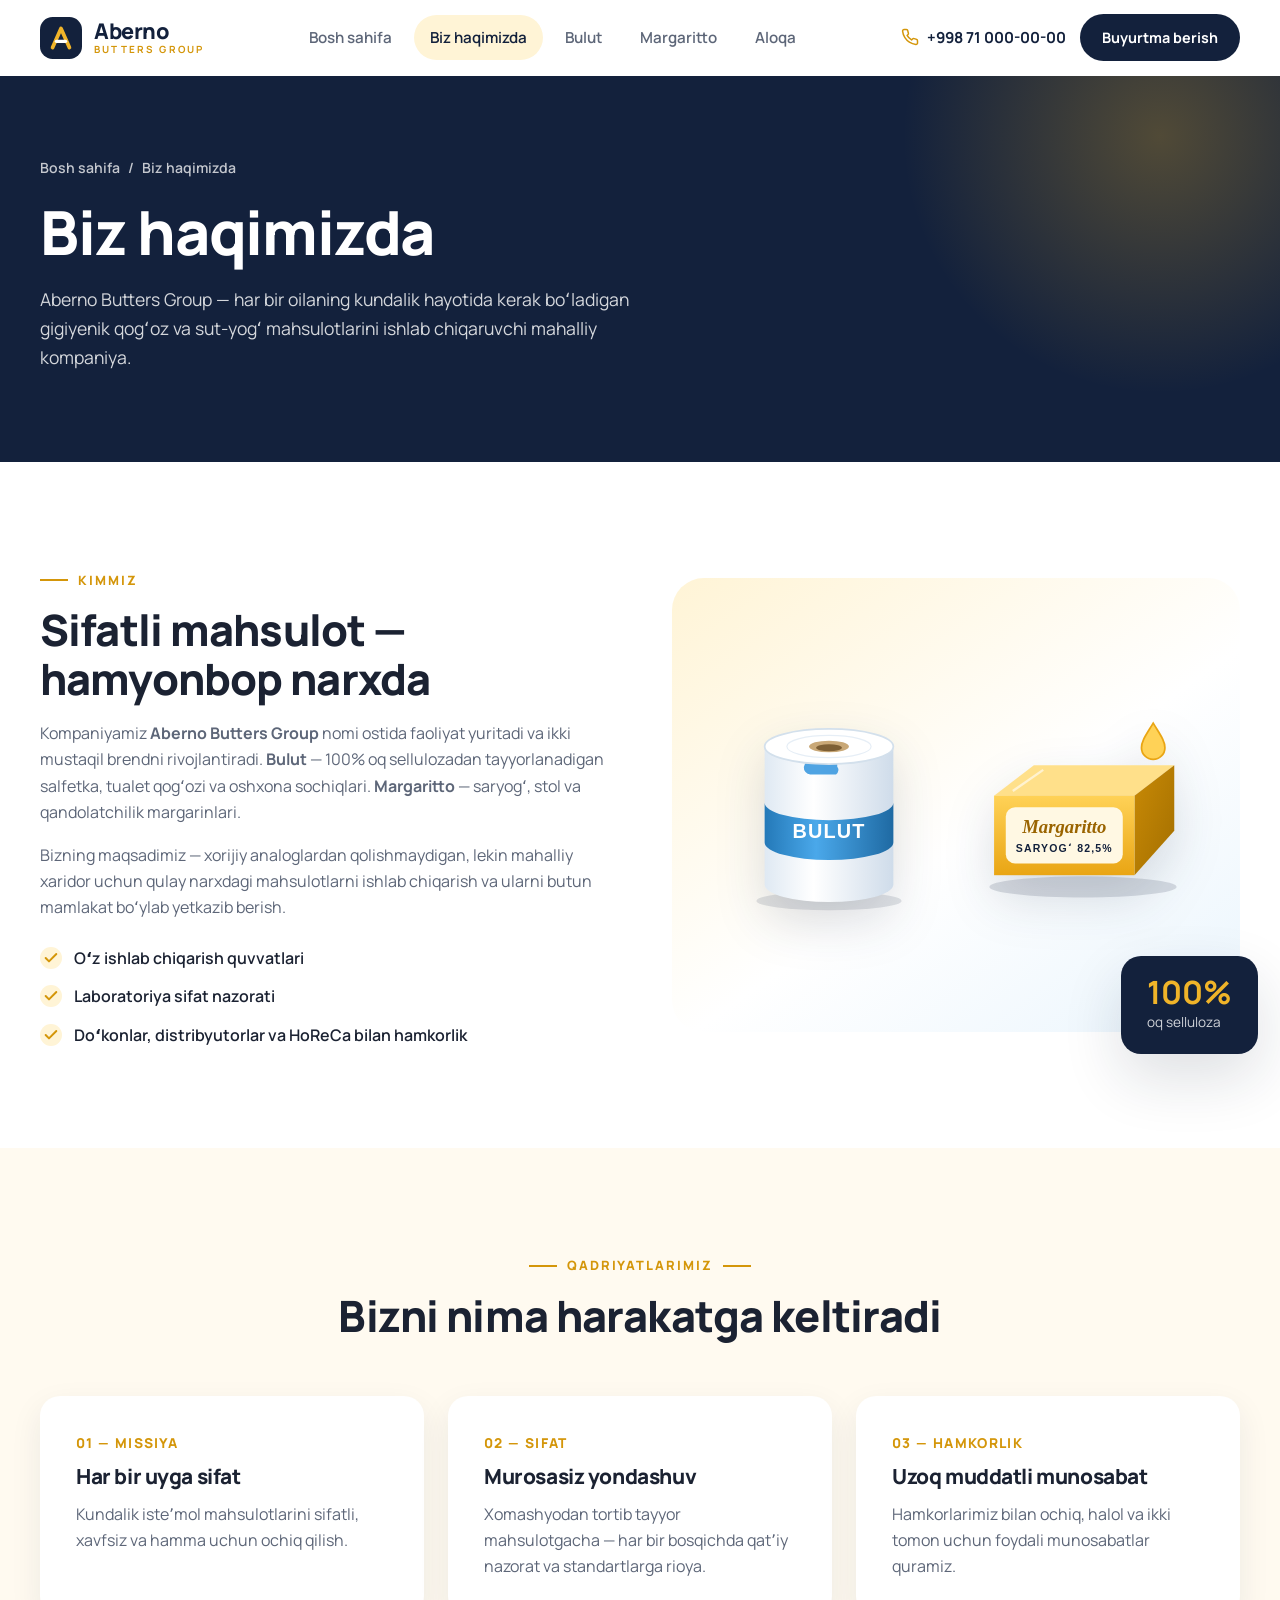
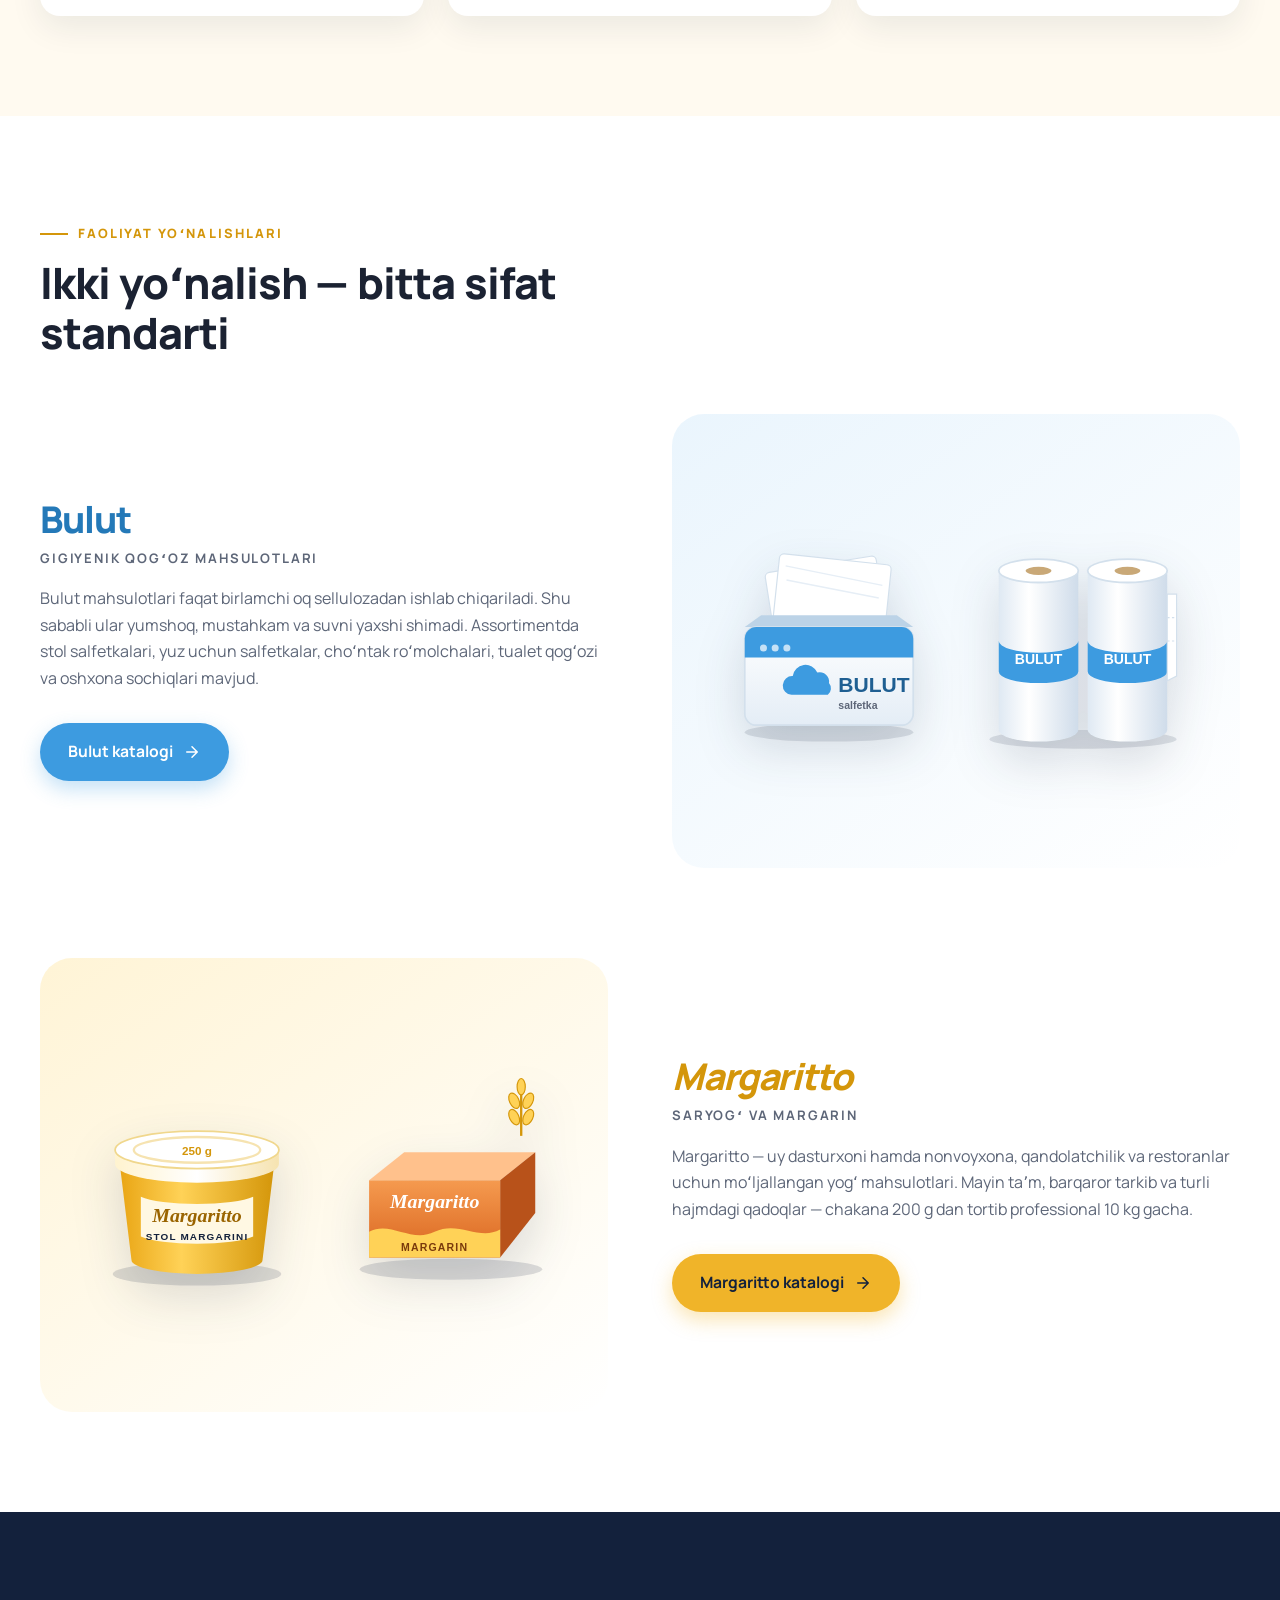
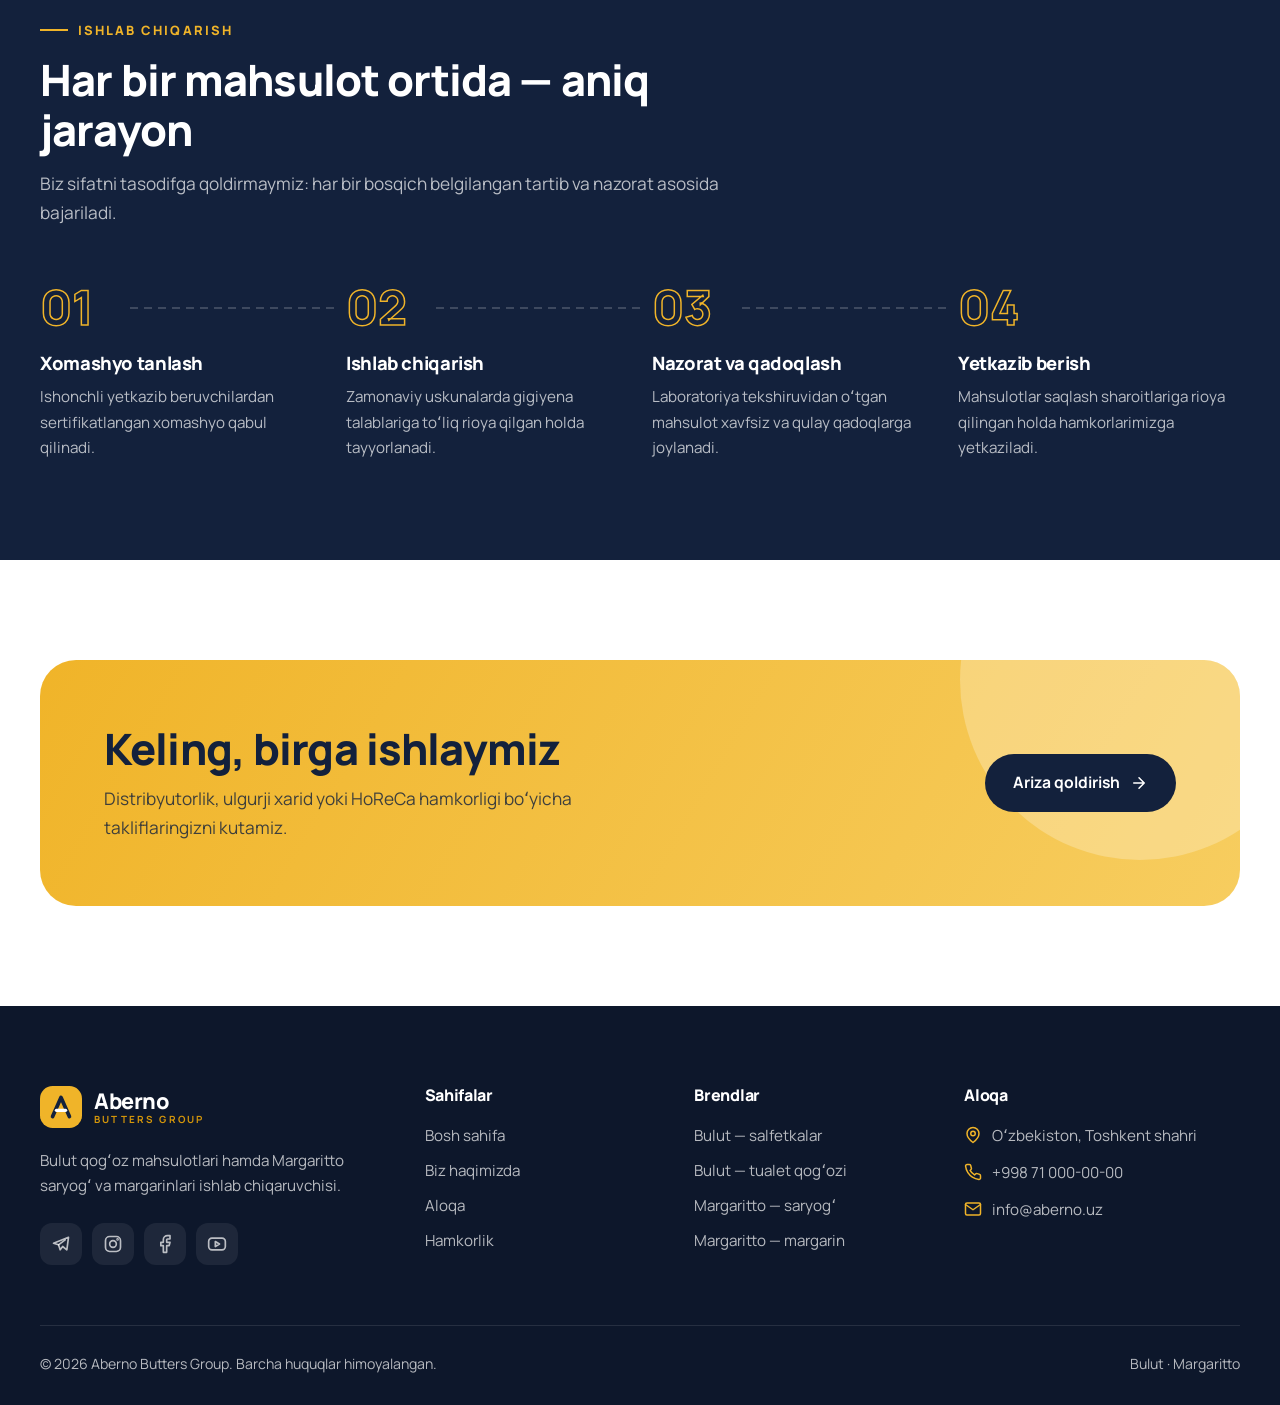
==== about.html @ fc9e83f0 "Aberno Butters Group sayti: 5 sahifa, Bulut va Margaritto kataloglari" ====
<!DOCTYPE html>
<html lang="uz">
<head>
  <meta charset="UTF-8">
  <meta name="viewport" content="width=device-width, initial-scale=1.0">
  <title>Biz haqimizda — Aberno Butters Group</title>
  <meta name="description" content="Aberno Butters Group haqida: missiya, qadriyatlar va ishlab chiqarish yoʻnalishlari — Bulut qogʻoz mahsulotlari va Margaritto saryogʻ hamda margarinlari.">
  <link rel="icon" href="img/favicon.svg" type="image/svg+xml">
  <link rel="preconnect" href="https://fonts.googleapis.com">
  <link rel="preconnect" href="https://fonts.gstatic.com" crossorigin>
  <link href="https://fonts.googleapis.com/css2?family=Manrope:wght@400;500;600;700;800&display=swap" rel="stylesheet">
  <link rel="stylesheet" href="css/style.css">
</head>
<body>

  <!-- ============ HEADER ============ -->
  <header class="site-header">
    <div class="container">
      <a href="index.html" class="logo" aria-label="Aberno Butters Group — bosh sahifa">
        <svg viewBox="0 0 40 40" aria-hidden="true"><rect width="40" height="40" rx="12" fill="#13213c"/><path d="M12 29 20 11l8 18" stroke="#f0b429" stroke-width="3.6" fill="none" stroke-linecap="round" stroke-linejoin="round"/><path d="M15.6 23.2h8.8" stroke="#fff" stroke-width="3" stroke-linecap="round"/></svg>
        <span class="logo__text"><span class="logo__name">Aberno</span><span class="logo__sub">BUTTERS GROUP</span></span>
      </a>
      <nav class="nav" aria-label="Asosiy menyu">
        <a href="index.html" class="nav__link">Bosh sahifa</a>
        <a href="about.html" class="nav__link is-active" aria-current="page">Biz haqimizda</a>
        <a href="bulut.html" class="nav__link">Bulut</a>
        <a href="margaritto.html" class="nav__link">Margaritto</a>
        <a href="contact.html" class="nav__link">Aloqa</a>
        <a href="contact.html#form" class="btn btn--gold btn--sm nav__cta">Hamkor boʻlish</a>
      </nav>
      <div class="header-actions">
        <a href="tel:+998710000000" class="header-phone">
          <svg class="icon" viewBox="0 0 24 24"><path d="M22 16.92v3a2 2 0 0 1-2.18 2 19.79 19.79 0 0 1-8.63-3.07 19.5 19.5 0 0 1-6-6A19.79 19.79 0 0 1 2.12 4.18 2 2 0 0 1 4.11 2h3a2 2 0 0 1 2 1.72c.13.96.36 1.9.7 2.81a2 2 0 0 1-.45 2.11L8.09 9.91a16 16 0 0 0 6 6l1.27-1.27a2 2 0 0 1 2.11-.45c.91.34 1.85.57 2.81.7A2 2 0 0 1 22 16.92z"/></svg>
          +998 71 000-00-00
        </a>
        <a href="contact.html#form" class="btn btn--navy btn--sm">Buyurtma berish</a>
        <button class="burger" type="button" aria-label="Menyuni ochish" aria-expanded="false"><span></span><span></span><span></span></button>
      </div>
    </div>
  </header>

  <main>
    <!-- ============ SAHIFA SARLAVHASI ============ -->
    <section class="page-hero">
      <div class="container">
        <nav class="breadcrumb" aria-label="Breadcrumb"><a href="index.html">Bosh sahifa</a> / <span>Biz haqimizda</span></nav>
        <h1>Biz haqimizda</h1>
        <p>Aberno Butters Group — har bir oilaning kundalik hayotida kerak boʻladigan gigiyenik qogʻoz va sut-yogʻ mahsulotlarini ishlab chiqaruvchi mahalliy kompaniya.</p>
      </div>
    </section>

    <!-- ============ KIMMIZ ============ -->
    <section class="section">
      <div class="container split">
        <div class="split__text reveal">
          <span class="eyebrow">Kimmiz</span>
          <h2>Sifatli mahsulot — hamyonbop narxda</h2>
          <p>Kompaniyamiz <strong>Aberno Butters Group</strong> nomi ostida faoliyat yuritadi va ikki mustaqil brendni rivojlantiradi. <strong>Bulut</strong> — 100% oq sellulozadan tayyorlanadigan salfetka, tualet qogʻozi va oshxona sochiqlari. <strong>Margaritto</strong> — saryogʻ, stol va qandolatchilik margarinlari.</p>
          <p>Bizning maqsadimiz — xorijiy analoglardan qolishmaydigan, lekin mahalliy xaridor uchun qulay narxdagi mahsulotlarni ishlab chiqarish va ularni butun mamlakat boʻylab yetkazib berish.</p>
          <ul class="checklist">
            <li><svg class="icon" viewBox="0 0 24 24"><path d="M20 6 9 17l-5-5"/></svg>Oʻz ishlab chiqarish quvvatlari</li>
            <li><svg class="icon" viewBox="0 0 24 24"><path d="M20 6 9 17l-5-5"/></svg>Laboratoriya sifat nazorati</li>
            <li><svg class="icon" viewBox="0 0 24 24"><path d="M20 6 9 17l-5-5"/></svg>Doʻkonlar, distribyutorlar va HoReCa bilan hamkorlik</li>
          </ul>
        </div>
        <div class="split__visual reveal reveal-delay-1">
          <div class="visual-card">
            <img src="img/roll.svg" alt="Bulut tualet qogʻozi">
            <img src="img/butter.svg" alt="Margaritto saryogʻi">
            <div class="visual-card__stat"><strong>100%</strong><span>oq selluloza</span></div>
          </div>
        </div>
      </div>
    </section>

    <!-- ============ QADRIYATLAR ============ -->
    <section class="section section--cream">
      <div class="container">
        <div class="section-head section-head--center reveal">
          <span class="eyebrow">Qadriyatlarimiz</span>
          <h2>Bizni nima harakatga keltiradi</h2>
        </div>
        <div class="values">
          <div class="value reveal">
            <div class="value__num">01 — MISSIYA</div>
            <h3>Har bir uyga sifat</h3>
            <p>Kundalik isteʼmol mahsulotlarini sifatli, xavfsiz va hamma uchun ochiq qilish.</p>
          </div>
          <div class="value reveal reveal-delay-1">
            <div class="value__num">02 — SIFAT</div>
            <h3>Murosasiz yondashuv</h3>
            <p>Xomashyodan tortib tayyor mahsulotgacha — har bir bosqichda qatʼiy nazorat va standartlarga rioya.</p>
          </div>
          <div class="value reveal reveal-delay-2">
            <div class="value__num">03 — HAMKORLIK</div>
            <h3>Uzoq muddatli munosabat</h3>
            <p>Hamkorlarimiz bilan ochiq, halol va ikki tomon uchun foydali munosabatlar quramiz.</p>
          </div>
        </div>
      </div>
    </section>

    <!-- ============ YO'NALISHLAR ============ -->
    <section class="section">
      <div class="container">
        <div class="section-head reveal">
          <span class="eyebrow">Faoliyat yoʻnalishlari</span>
          <h2>Ikki yoʻnalish — bitta sifat standarti</h2>
        </div>

        <div class="split reveal">
          <div class="split__text">
            <div class="brand-card__logo" style="color: var(--sky-d)">Bulut</div>
            <div class="brand-card__cat">Gigiyenik qogʻoz mahsulotlari</div>
            <p>Bulut mahsulotlari faqat birlamchi oq sellulozadan ishlab chiqariladi. Shu sababli ular yumshoq, mustahkam va suvni yaxshi shimadi. Assortimentda stol salfetkalari, yuz uchun salfetkalar, choʻntak roʻmolchalari, tualet qogʻozi va oshxona sochiqlari mavjud.</p>
            <a href="bulut.html" class="btn btn--sky">Bulut katalogi
              <svg class="icon" viewBox="0 0 24 24"><path d="M5 12h14M12 5l7 7-7 7"/></svg>
            </a>
          </div>
          <div class="split__visual">
            <div class="visual-card" style="background: linear-gradient(145deg, var(--sky-l), #fff)">
              <img src="img/napkin.svg" alt="Bulut salfetkasi">
              <img src="img/towel.svg" alt="Bulut oshxona sochigʻi">
            </div>
          </div>
        </div>

        <div class="split split--reverse reveal" style="margin-top: 90px">
          <div class="split__visual">
            <div class="visual-card" style="background: linear-gradient(145deg, var(--butter), #fff)">
              <img src="img/tub.svg" alt="Margaritto stol margarini">
              <img src="img/margarine.svg" alt="Margaritto margarini">
            </div>
          </div>
          <div class="split__text">
            <div class="brand-card__logo" style="color: var(--gold-d); font-style: italic">Margaritto</div>
            <div class="brand-card__cat">Saryogʻ va margarin</div>
            <p>Margaritto — uy dasturxoni hamda nonvoyxona, qandolatchilik va restoranlar uchun moʻljallangan yogʻ mahsulotlari. Mayin taʼm, barqaror tarkib va turli hajmdagi qadoqlar — chakana 200 g dan tortib professional 10 kg gacha.</p>
            <a href="margaritto.html" class="btn btn--gold">Margaritto katalogi
              <svg class="icon" viewBox="0 0 24 24"><path d="M5 12h14M12 5l7 7-7 7"/></svg>
            </a>
          </div>
        </div>
      </div>
    </section>

    <!-- ============ JARAYON ============ -->
    <section class="section section--navy">
      <div class="container">
        <div class="section-head reveal">
          <span class="eyebrow">Ishlab chiqarish</span>
          <h2>Har bir mahsulot ortida — aniq jarayon</h2>
          <p>Biz sifatni tasodifga qoldirmaymiz: har bir bosqich belgilangan tartib va nazorat asosida bajariladi.</p>
        </div>
        <div class="steps">
          <div class="step reveal">
            <h3>Xomashyo tanlash</h3>
            <p>Ishonchli yetkazib beruvchilardan sertifikatlangan xomashyo qabul qilinadi.</p>
          </div>
          <div class="step reveal reveal-delay-1">
            <h3>Ishlab chiqarish</h3>
            <p>Zamonaviy uskunalarda gigiyena talablariga toʻliq rioya qilgan holda tayyorlanadi.</p>
          </div>
          <div class="step reveal reveal-delay-2">
            <h3>Nazorat va qadoqlash</h3>
            <p>Laboratoriya tekshiruvidan oʻtgan mahsulot xavfsiz va qulay qadoqlarga joylanadi.</p>
          </div>
          <div class="step reveal reveal-delay-3">
            <h3>Yetkazib berish</h3>
            <p>Mahsulotlar saqlash sharoitlariga rioya qilingan holda hamkorlarimizga yetkaziladi.</p>
          </div>
        </div>
      </div>
    </section>

    <!-- ============ CTA ============ -->
    <section class="section">
      <div class="container">
        <div class="cta reveal">
          <div>
            <h2>Keling, birga ishlaymiz</h2>
            <p>Distribyutorlik, ulgurji xarid yoki HoReCa hamkorligi boʻyicha takliflaringizni kutamiz.</p>
          </div>
          <div class="cta__actions">
            <a href="contact.html#form" class="btn btn--navy">Ariza qoldirish
              <svg class="icon" viewBox="0 0 24 24"><path d="M5 12h14M12 5l7 7-7 7"/></svg>
            </a>
          </div>
        </div>
      </div>
    </section>
  </main>

  <!-- ============ FOOTER ============ -->
  <footer class="site-footer">
    <div class="container">
      <div class="footer-grid">
        <div>
          <a href="index.html" class="logo">
            <svg viewBox="0 0 40 40" aria-hidden="true"><rect width="40" height="40" rx="12" fill="#f0b429"/><path d="M12 29 20 11l8 18" stroke="#13213c" stroke-width="3.6" fill="none" stroke-linecap="round" stroke-linejoin="round"/><path d="M15.6 23.2h8.8" stroke="#fff" stroke-width="3" stroke-linecap="round"/></svg>
            <span class="logo__text"><span class="logo__name">Aberno</span><span class="logo__sub">BUTTERS GROUP</span></span>
          </a>
          <p class="footer-about">Bulut qogʻoz mahsulotlari hamda Margaritto saryogʻ va margarinlari ishlab chiqaruvchisi.</p>
          <div class="socials">
            <a href="#" aria-label="Telegram"><svg class="icon" viewBox="0 0 24 24"><path d="M21 4 3 11l6 2 2 6 3-4 5 4z"/><path d="m9 13 8-6"/></svg></a>
            <a href="#" aria-label="Instagram"><svg class="icon" viewBox="0 0 24 24"><rect x="3" y="3" width="18" height="18" rx="5"/><circle cx="12" cy="12" r="4"/><circle cx="17.5" cy="6.5" r=".6"/></svg></a>
            <a href="#" aria-label="Facebook"><svg class="icon" viewBox="0 0 24 24"><path d="M18 2h-3a5 5 0 0 0-5 5v3H7v4h3v8h4v-8h3l1-4h-4V7a1 1 0 0 1 1-1h3z"/></svg></a>
            <a href="#" aria-label="YouTube"><svg class="icon" viewBox="0 0 24 24"><rect x="2" y="5" width="20" height="14" rx="4"/><path d="m10 9 5 3-5 3z"/></svg></a>
          </div>
        </div>
        <div>
          <h4>Sahifalar</h4>
          <ul class="footer-links">
            <li><a href="index.html">Bosh sahifa</a></li>
            <li><a href="about.html">Biz haqimizda</a></li>
            <li><a href="contact.html">Aloqa</a></li>
            <li><a href="contact.html#form">Hamkorlik</a></li>
          </ul>
        </div>
        <div>
          <h4>Brendlar</h4>
          <ul class="footer-links">
            <li><a href="bulut.html">Bulut — salfetkalar</a></li>
            <li><a href="bulut.html">Bulut — tualet qogʻozi</a></li>
            <li><a href="margaritto.html">Margaritto — saryogʻ</a></li>
            <li><a href="margaritto.html">Margaritto — margarin</a></li>
          </ul>
        </div>
        <div>
          <h4>Aloqa</h4>
          <ul class="footer-contact">
            <li><svg class="icon" viewBox="0 0 24 24"><path d="M20 10c0 6-8 12-8 12s-8-6-8-12a8 8 0 0 1 16 0Z"/><circle cx="12" cy="10" r="3"/></svg>Oʻzbekiston, Toshkent shahri</li>
            <li><svg class="icon" viewBox="0 0 24 24"><path d="M22 16.92v3a2 2 0 0 1-2.18 2 19.79 19.79 0 0 1-8.63-3.07 19.5 19.5 0 0 1-6-6A19.79 19.79 0 0 1 2.12 4.18 2 2 0 0 1 4.11 2h3a2 2 0 0 1 2 1.72c.13.96.36 1.9.7 2.81a2 2 0 0 1-.45 2.11L8.09 9.91a16 16 0 0 0 6 6l1.27-1.27a2 2 0 0 1 2.11-.45c.91.34 1.85.57 2.81.7A2 2 0 0 1 22 16.92z"/></svg><a href="tel:+998710000000">+998 71 000-00-00</a></li>
            <li><svg class="icon" viewBox="0 0 24 24"><rect x="2" y="4" width="20" height="16" rx="2"/><path d="m22 6-10 7L2 6"/></svg><a href="mailto:info@aberno.uz">info@aberno.uz</a></li>
          </ul>
        </div>
      </div>
      <div class="footer-bottom">
        <span>© <span data-year>2026</span> Aberno Butters Group. Barcha huquqlar himoyalangan.</span>
        <span>Bulut · Margaritto</span>
      </div>
    </div>
  </footer>

  <button class="to-top" type="button" aria-label="Tepaga qaytish">
    <svg class="icon" viewBox="0 0 24 24"><path d="M12 19V5M5 12l7-7 7 7"/></svg>
  </button>

  <script src="js/main.js"></script>
</body>
</html>
---- css/style.css ----
/* =========================================================
   Aberno Butters Group — asosiy stil fayli
   ========================================================= */

:root {
  --navy: #13213c;
  --navy-2: #1d3055;
  --gold: #f0b429;
  --gold-d: #d4960a;
  --butter: #fff4d6;
  --orange: #e8772e;
  --sky: #3d9be0;
  --sky-d: #2479b8;
  --sky-l: #eaf5fd;
  --cream: #fffaf0;
  --bg: #ffffff;
  --ink: #1b2232;
  --muted: #5d6678;
  --line: #ebe5d8;

  --radius: 20px;
  --radius-sm: 12px;
  --shadow: 0 12px 32px rgba(19, 33, 60, .08);
  --shadow-lg: 0 24px 60px rgba(19, 33, 60, .14);
  --max: 1200px;
  --header-h: 76px;
}

*,
*::before,
*::after { box-sizing: border-box; margin: 0; padding: 0; }

html { scroll-behavior: smooth; }

body {
  font-family: 'Manrope', system-ui, -apple-system, 'Segoe UI', sans-serif;
  color: var(--ink);
  background: var(--bg);
  line-height: 1.65;
  font-size: 16px;
  -webkit-font-smoothing: antialiased;
  overflow-x: hidden;
}

img, svg { max-width: 100%; display: block; }
a { color: inherit; text-decoration: none; }
ul { list-style: none; }
button, input, textarea, select { font: inherit; color: inherit; }

h1, h2, h3, h4 { line-height: 1.15; letter-spacing: -.02em; font-weight: 800; }
h1 { font-size: clamp(2.2rem, 5vw, 3.8rem); }
h2 { font-size: clamp(1.8rem, 3.5vw, 2.7rem); }
h3 { font-size: 1.3rem; }

.container { width: min(var(--max), 100% - 32px); margin-inline: auto; }

.icon {
  width: 24px; height: 24px;
  fill: none; stroke: currentColor; stroke-width: 2;
  stroke-linecap: round; stroke-linejoin: round;
  flex-shrink: 0;
}

/* ---------- Tugmalar ---------- */
.btn {
  display: inline-flex; align-items: center; gap: 10px;
  padding: 14px 26px;
  border-radius: 999px;
  font-weight: 700; font-size: .98rem;
  border: 2px solid transparent;
  cursor: pointer;
  transition: transform .2s, background .2s, color .2s, border-color .2s, box-shadow .2s;
  white-space: nowrap;
}
.btn .icon { width: 18px; height: 18px; transition: transform .2s; }
.btn:hover .icon { transform: translateX(4px); }
.btn:hover { transform: translateY(-2px); }

.btn--gold { background: var(--gold); color: var(--navy); box-shadow: 0 8px 20px rgba(240, 180, 41, .35); }
.btn--gold:hover { background: #f5c24a; }
.btn--navy { background: var(--navy); color: #fff; }
.btn--navy:hover { background: var(--navy-2); }
.btn--sky { background: var(--sky); color: #fff; box-shadow: 0 8px 20px rgba(61, 155, 224, .3); }
.btn--sky:hover { background: var(--sky-d); }
.btn--ghost { border-color: rgba(255, 255, 255, .35); color: #fff; }
.btn--ghost:hover { border-color: #fff; background: rgba(255, 255, 255, .08); }
.btn--outline { border-color: var(--navy); color: var(--navy); }
.btn--outline:hover { background: var(--navy); color: #fff; }
.btn--sm { padding: 10px 20px; font-size: .9rem; }

/* ---------- Header ---------- */
.site-header {
  position: sticky; top: 0; z-index: 100;
  height: var(--header-h);
  background: rgba(255, 255, 255, .92);
  backdrop-filter: saturate(180%) blur(12px);
  -webkit-backdrop-filter: saturate(180%) blur(12px);
  border-bottom: 1px solid transparent;
  transition: border-color .3s, box-shadow .3s;
}
.site-header.is-scrolled { border-color: var(--line); box-shadow: 0 4px 20px rgba(19, 33, 60, .06); }
.site-header .container { height: 100%; display: flex; align-items: center; justify-content: space-between; gap: 24px; }

.logo { display: flex; align-items: center; gap: 12px; }
.logo svg { width: 42px; height: 42px; }
.logo__text { display: flex; flex-direction: column; line-height: 1; }
.logo__name { font-weight: 800; font-size: 1.35rem; letter-spacing: -.02em; color: var(--navy); }
.logo__sub { font-size: .62rem; font-weight: 700; letter-spacing: .22em; color: var(--gold-d); margin-top: 4px; }

.nav { display: flex; align-items: center; gap: 6px; }
.nav__link {
  position: relative;
  padding: 10px 16px;
  font-weight: 600; font-size: .95rem;
  color: var(--muted);
  border-radius: 999px;
  transition: color .2s, background .2s;
}
.nav__link:hover { color: var(--navy); background: var(--cream); }
.nav__link.is-active { color: var(--navy); background: var(--butter); }
.nav__cta { display: none; }

.header-actions { display: flex; align-items: center; gap: 14px; }
.header-phone { display: flex; align-items: center; gap: 8px; font-weight: 700; font-size: .95rem; color: var(--navy); }
.header-phone .icon { width: 18px; height: 18px; color: var(--gold-d); }

.burger {
  display: none;
  width: 46px; height: 46px;
  border: 1px solid var(--line); border-radius: 12px;
  background: #fff; cursor: pointer;
  position: relative;
}
.burger span {
  position: absolute; left: 12px; right: 12px; height: 2px;
  background: var(--navy); border-radius: 2px;
  transition: transform .3s, opacity .3s, top .3s;
}
.burger span:nth-child(1) { top: 15px; }
.burger span:nth-child(2) { top: 22px; }
.burger span:nth-child(3) { top: 29px; }
.nav-open .burger span:nth-child(1) { top: 22px; transform: rotate(45deg); }
.nav-open .burger span:nth-child(2) { opacity: 0; }
.nav-open .burger span:nth-child(3) { top: 22px; transform: rotate(-45deg); }

/* ---------- Hero (bosh sahifa) ---------- */
.hero {
  position: relative;
  background: radial-gradient(1200px 600px at 85% 20%, #26406e 0%, transparent 60%), var(--navy);
  color: #fff;
  overflow: hidden;
  padding: 90px 0 120px;
}
.hero::after {
  content: "";
  position: absolute; left: 0; right: 0; bottom: -1px; height: 70px;
  background: var(--bg);
  clip-path: ellipse(60% 100% at 50% 100%);
}
.hero .container { position: relative; z-index: 1; display: grid; grid-template-columns: 1.05fr 1fr; gap: 48px; align-items: center; }
.hero__badge {
  display: inline-flex; align-items: center; gap: 10px;
  padding: 8px 16px 8px 8px;
  border: 1px solid rgba(255, 255, 255, .18);
  border-radius: 999px;
  font-size: .88rem; font-weight: 600; color: rgba(255, 255, 255, .85);
  margin-bottom: 26px;
}
.hero__badge b { background: var(--gold); color: var(--navy); border-radius: 999px; padding: 3px 10px; font-size: .78rem; }
.hero h1 span { color: var(--gold); }
.hero__lead { margin: 24px 0 36px; font-size: 1.12rem; color: rgba(255, 255, 255, .75); max-width: 540px; }
.hero__actions { display: flex; flex-wrap: wrap; gap: 14px; }
.hero__brands { display: flex; gap: 28px; margin-top: 48px; padding-top: 28px; border-top: 1px solid rgba(255, 255, 255, .12); }
.hero__brands div { font-size: .85rem; color: rgba(255, 255, 255, .6); }
.hero__brands strong { display: block; font-size: 1.15rem; color: #fff; }

.hero__visual { position: relative; aspect-ratio: 1 / 1; max-width: 540px; justify-self: center; width: 100%; }
.hero__circle {
  position: absolute; inset: 8%;
  border-radius: 50%;
  background: radial-gradient(circle at 35% 30%, rgba(240, 180, 41, .35), rgba(61, 155, 224, .18) 60%, transparent 72%);
}
.hero__item {
  position: absolute;
  background: #fff;
  border-radius: 28px;
  box-shadow: var(--shadow-lg);
  padding: 14px;
  animation: float 6s ease-in-out infinite;
}
.hero__item img { width: 100%; height: 100%; }
.hero__item--1 { width: 46%; left: 4%; top: 12%; background: var(--sky-l); }
.hero__item--2 { width: 44%; right: 4%; top: 4%; background: var(--butter); animation-delay: -2s; }
.hero__item--3 { width: 40%; right: 12%; bottom: 6%; background: #fff; animation-delay: -4s; }
.hero__tag {
  position: absolute; left: 6%; bottom: 14%;
  background: #fff; color: var(--navy);
  border-radius: 16px; padding: 14px 18px;
  box-shadow: var(--shadow-lg);
  display: flex; align-items: center; gap: 12px;
  font-weight: 700; font-size: .92rem;
  animation: float 7s ease-in-out infinite -1s;
}
.hero__tag i {
  width: 38px; height: 38px; border-radius: 12px;
  background: #e7f7ee; color: #1f9d55;
  display: grid; place-items: center;
}
.hero__tag small { display: block; font-weight: 500; color: var(--muted); font-size: .78rem; }

@keyframes float {
  0%, 100% { transform: translateY(0); }
  50% { transform: translateY(-14px); }
}

/* ---------- Ichki sahifa hero ---------- */
.page-hero {
  position: relative;
  padding: 80px 0 90px;
  background: var(--navy);
  color: #fff;
  overflow: hidden;
}
.page-hero::before {
  content: ""; position: absolute; width: 520px; height: 520px; right: -140px; top: -200px;
  border-radius: 50%;
  background: radial-gradient(circle, rgba(240, 180, 41, .28), transparent 70%);
}
.page-hero--bulut { background: linear-gradient(135deg, #1a5f98, #3d9be0); }
.page-hero--bulut::before { background: radial-gradient(circle, rgba(255, 255, 255, .25), transparent 70%); }
.page-hero--margaritto { background: linear-gradient(135deg, #b87400, #f0b429); color: var(--navy); }
.page-hero--margaritto::before { background: radial-gradient(circle, rgba(255, 255, 255, .35), transparent 70%); }
.page-hero .container { position: relative; }
.page-hero p { max-width: 640px; margin-top: 18px; font-size: 1.1rem; opacity: .82; }
.breadcrumb { display: flex; gap: 8px; font-size: .88rem; font-weight: 600; opacity: .75; margin-bottom: 18px; }
.breadcrumb a:hover { text-decoration: underline; }

.page-hero--split .container { display: grid; grid-template-columns: 1.2fr .8fr; gap: 40px; align-items: center; }
.page-hero__art { max-width: 320px; justify-self: center; filter: drop-shadow(0 30px 40px rgba(0, 0, 0, .2)); animation: float 6s ease-in-out infinite; }

/* ---------- Bo'limlar ---------- */
.section { padding: 100px 0; }
.section--cream { background: var(--cream); }
.section--navy { background: var(--navy); color: #fff; }
.section--tight { padding: 70px 0; }

.eyebrow {
  display: inline-flex; align-items: center; gap: 10px;
  font-size: .8rem; font-weight: 800; letter-spacing: .16em; text-transform: uppercase;
  color: var(--gold-d);
  margin-bottom: 14px;
}
.eyebrow::before { content: ""; width: 28px; height: 2px; background: currentColor; }
.section--navy .eyebrow { color: var(--gold); }

.section-head { max-width: 680px; margin-bottom: 56px; }
.section-head--center { margin-inline: auto; text-align: center; }
.section-head--center .eyebrow::after { content: ""; width: 28px; height: 2px; background: currentColor; }
.section-head p { margin-top: 16px; color: var(--muted); font-size: 1.08rem; }
.section--navy .section-head p { color: rgba(255, 255, 255, .7); }

/* ---------- Split (matn + rasm) ---------- */
.split { display: grid; grid-template-columns: 1fr 1fr; gap: 64px; align-items: center; }
.split__text p { color: var(--muted); margin-top: 16px; }
.split__text .btn { margin-top: 32px; }
.checklist { margin-top: 24px; display: grid; gap: 12px; }
.checklist li { display: flex; gap: 12px; align-items: flex-start; font-weight: 600; }
.checklist .icon { width: 22px; height: 22px; padding: 3px; border-radius: 50%; background: var(--butter); color: var(--gold-d); stroke-width: 3; margin-top: 2px; }

.visual-card {
  position: relative;
  border-radius: 32px;
  background: linear-gradient(145deg, var(--butter), #fff 55%, var(--sky-l));
  aspect-ratio: 5 / 4;
  display: grid; grid-template-columns: 1fr 1fr; gap: 20px;
  padding: 40px;
  align-items: center;
}
.visual-card img { filter: drop-shadow(0 20px 24px rgba(19, 33, 60, .15)); }
.visual-card__stat {
  position: absolute; right: -18px; bottom: -22px;
  background: var(--navy); color: #fff;
  border-radius: 20px; padding: 20px 26px;
  box-shadow: var(--shadow-lg);
}
.visual-card__stat strong { display: block; font-size: 2rem; color: var(--gold); line-height: 1; }
.visual-card__stat span { font-size: .85rem; opacity: .8; }

/* ---------- Brend kartalari ---------- */
.brand-grid { display: grid; grid-template-columns: 1fr 1fr; gap: 28px; }
.brand-card {
  position: relative;
  border-radius: 32px;
  padding: 44px;
  overflow: hidden;
  display: flex; flex-direction: column;
  min-height: 520px;
  transition: transform .35s, box-shadow .35s;
}
.brand-card:hover { transform: translateY(-6px); box-shadow: var(--shadow-lg); }
.brand-card--bulut { background: linear-gradient(160deg, var(--sky-l), #fff 70%); border: 1px solid #d6eaf9; }
.brand-card--margaritto { background: linear-gradient(160deg, var(--butter), #fff 70%); border: 1px solid #f6e3b0; }
.brand-card__logo { font-size: 2.3rem; font-weight: 800; letter-spacing: -.03em; line-height: 1; }
.brand-card--bulut .brand-card__logo { color: var(--sky-d); }
.brand-card--margaritto .brand-card__logo { color: var(--gold-d); font-style: italic; }
.brand-card__cat { font-size: .82rem; font-weight: 700; text-transform: uppercase; letter-spacing: .14em; color: var(--muted); margin-top: 10px; }
.brand-card p { color: var(--muted); margin: 18px 0 22px; max-width: 380px; }
.brand-card__tags { display: flex; flex-wrap: wrap; gap: 8px; }
.brand-card__tags span { background: #fff; border: 1px solid var(--line); border-radius: 999px; padding: 6px 14px; font-size: .85rem; font-weight: 600; }
.brand-card__imgs { display: flex; align-items: flex-end; gap: 10px; margin-top: auto; padding-top: 30px; }
.brand-card__imgs img { width: 34%; filter: drop-shadow(0 16px 20px rgba(19, 33, 60, .14)); transition: transform .4s; }
.brand-card:hover .brand-card__imgs img:nth-child(1) { transform: translateY(-6px) rotate(-3deg); }
.brand-card:hover .brand-card__imgs img:nth-child(2) { transform: translateY(-10px); }
.brand-card:hover .brand-card__imgs img:nth-child(3) { transform: translateY(-6px) rotate(3deg); }
.brand-card .btn { position: absolute; right: 44px; top: 44px; }

/* ---------- Statistika ---------- */
.stats { display: grid; grid-template-columns: repeat(4, 1fr); gap: 24px; }
.stat { padding: 32px 28px; border-radius: var(--radius); background: rgba(255, 255, 255, .05); border: 1px solid rgba(255, 255, 255, .1); }
.stat strong { display: block; font-size: clamp(2.2rem, 4vw, 3rem); font-weight: 800; color: var(--gold); line-height: 1; letter-spacing: -.03em; }
.stat span { display: block; margin-top: 12px; color: rgba(255, 255, 255, .72); font-weight: 500; }

/* ---------- Afzalliklar ---------- */
.features { display: grid; grid-template-columns: repeat(4, 1fr); gap: 24px; }
.feature {
  padding: 32px 28px;
  border-radius: var(--radius);
  background: #fff;
  border: 1px solid var(--line);
  transition: transform .3s, box-shadow .3s, border-color .3s;
}
.feature:hover { transform: translateY(-4px); box-shadow: var(--shadow); border-color: transparent; }
.feature__icon {
  width: 56px; height: 56px;
  border-radius: 16px;
  display: grid; place-items: center;
  background: var(--butter); color: var(--gold-d);
  margin-bottom: 22px;
}
.feature__icon .icon { width: 26px; height: 26px; }
.feature:nth-child(even) .feature__icon { background: var(--sky-l); color: var(--sky-d); }
.feature h3 { font-size: 1.15rem; margin-bottom: 10px; }
.feature p { color: var(--muted); font-size: .95rem; }

/* ---------- Jarayon bosqichlari ---------- */
.steps { display: grid; grid-template-columns: repeat(4, 1fr); gap: 24px; counter-reset: step; }
.step { position: relative; padding-top: 70px; }
.step::before {
  counter-increment: step;
  content: "0" counter(step);
  position: absolute; top: 0; left: 0;
  font-size: 3rem; font-weight: 800; line-height: 1;
  color: transparent;
  -webkit-text-stroke: 1.5px var(--gold);
}
.step::after {
  content: ""; position: absolute; top: 24px; left: 90px; right: -12px; height: 2px;
  background: repeating-linear-gradient(90deg, var(--line) 0 8px, transparent 8px 14px);
}
.step:last-child::after { display: none; }
.step h3 { font-size: 1.15rem; margin-bottom: 10px; }
.step p { color: var(--muted); font-size: .95rem; }
.section--navy .step p { color: rgba(255, 255, 255, .7); }
.section--navy .step::after { background: repeating-linear-gradient(90deg, rgba(255, 255, 255, .18) 0 8px, transparent 8px 14px); }

/* ---------- CTA ---------- */
.cta {
  position: relative;
  border-radius: 36px;
  padding: 64px;
  background: linear-gradient(120deg, var(--gold) 0%, #f7cd5f 100%);
  color: var(--navy);
  display: grid; grid-template-columns: 1.4fr auto; gap: 32px; align-items: center;
  overflow: hidden;
}
.cta::before {
  content: ""; position: absolute; width: 360px; height: 360px; right: -80px; top: -160px;
  border-radius: 50%; background: rgba(255, 255, 255, .25);
}
.cta > * { position: relative; }
.cta p { margin-top: 12px; font-size: 1.08rem; opacity: .8; max-width: 560px; }
.cta__actions { display: flex; flex-wrap: wrap; gap: 12px; }

/* ---------- Qadriyatlar / timeline ---------- */
.values { display: grid; grid-template-columns: repeat(3, 1fr); gap: 24px; }
.value { padding: 36px; border-radius: var(--radius); background: #fff; box-shadow: var(--shadow); }
.value__num { font-size: .85rem; font-weight: 800; color: var(--gold-d); letter-spacing: .1em; }
.value h3 { margin: 10px 0 12px; }
.value p { color: var(--muted); }

.timeline { position: relative; max-width: 820px; margin-inline: auto; }
.timeline::before { content: ""; position: absolute; left: 110px; top: 8px; bottom: 8px; width: 2px; background: var(--line); }
.timeline__item { position: relative; display: grid; grid-template-columns: 110px 1fr; gap: 40px; padding-bottom: 44px; }
.timeline__item:last-child { padding-bottom: 0; }
.timeline__item::before {
  content: ""; position: absolute; left: 104px; top: 8px;
  width: 14px; height: 14px; border-radius: 50%;
  background: var(--gold); box-shadow: 0 0 0 5px var(--butter);
}
.timeline__year { font-weight: 800; font-size: 1.2rem; color: var(--navy); }
.timeline__body h3 { font-size: 1.15rem; margin-bottom: 8px; }
.timeline__body p { color: var(--muted); }

/* ---------- Mahsulotlar ---------- */
.filters { display: flex; flex-wrap: wrap; gap: 10px; margin-bottom: 40px; }
.chip {
  padding: 10px 20px;
  border-radius: 999px;
  border: 1px solid var(--line);
  background: #fff;
  font-weight: 700; font-size: .92rem;
  color: var(--muted);
  cursor: pointer;
  transition: all .2s;
}
.chip:hover { border-color: var(--navy); color: var(--navy); }
.chip.is-active { background: var(--navy); border-color: var(--navy); color: #fff; }
.chip span { opacity: .6; margin-left: 4px; font-weight: 600; }

.product-grid { display: grid; grid-template-columns: repeat(3, 1fr); gap: 28px; }
.product-card {
  display: flex; flex-direction: column;
  border-radius: 24px;
  background: #fff;
  border: 1px solid var(--line);
  overflow: hidden;
  transition: transform .3s, box-shadow .3s, opacity .3s;
}
.product-card:hover { transform: translateY(-6px); box-shadow: var(--shadow-lg); }
.product-card.is-hidden { display: none; }
.product-card__img {
  position: relative;
  aspect-ratio: 4 / 3;
  display: grid; place-items: center;
  padding: 28px;
  background: var(--sky-l);
}
.product-card__img img { height: 100%; width: auto; transition: transform .4s; }
.product-card:hover .product-card__img img { transform: scale(1.06); }
.theme-margaritto .product-card__img { background: var(--butter); }
.product-card__badge {
  position: absolute; left: 16px; top: 16px;
  background: #fff; color: var(--navy);
  font-size: .75rem; font-weight: 800; letter-spacing: .06em; text-transform: uppercase;
  padding: 6px 12px; border-radius: 999px;
}
.product-card__body { padding: 26px; display: flex; flex-direction: column; flex: 1; }
.product-card__body h3 { font-size: 1.2rem; }
.product-card__body p { color: var(--muted); font-size: .95rem; margin: 10px 0 18px; }
.specs { display: grid; grid-template-columns: 1fr 1fr; gap: 10px; margin-top: auto; }
.specs li { background: var(--cream); border-radius: 12px; padding: 10px 12px; font-size: .82rem; color: var(--muted); }
.specs b { display: block; color: var(--ink); font-size: .92rem; }

/* ---------- Aloqa ---------- */
.contact-grid { display: grid; grid-template-columns: .9fr 1.1fr; gap: 40px; align-items: start; }
.contact-cards { display: grid; gap: 16px; }
.contact-card {
  display: flex; gap: 18px; align-items: flex-start;
  padding: 24px; border-radius: var(--radius);
  background: #fff; border: 1px solid var(--line);
}
.contact-card__icon { width: 50px; height: 50px; border-radius: 14px; display: grid; place-items: center; background: var(--butter); color: var(--gold-d); flex-shrink: 0; }
.contact-card h3 { font-size: 1rem; margin-bottom: 4px; }
.contact-card p, .contact-card a { color: var(--muted); display: block; }
.contact-card a:hover { color: var(--navy); }

.form {
  padding: 44px;
  border-radius: 28px;
  background: #fff;
  box-shadow: var(--shadow-lg);
}
.form h2 { font-size: 1.8rem; }
.form > p { color: var(--muted); margin: 8px 0 28px; }
.form__row { display: grid; grid-template-columns: 1fr 1fr; gap: 18px; }
.field { display: flex; flex-direction: column; gap: 8px; margin-bottom: 18px; }
.field label { font-weight: 700; font-size: .9rem; }
.field input, .field textarea, .field select {
  width: 100%;
  padding: 14px 16px;
  border-radius: 12px;
  border: 1.5px solid var(--line);
  background: var(--cream);
  outline: none;
  transition: border-color .2s, background .2s, box-shadow .2s;
}
.field textarea { resize: vertical; min-height: 130px; }
.field input:focus, .field textarea:focus, .field select:focus { border-color: var(--gold); background: #fff; box-shadow: 0 0 0 4px rgba(240, 180, 41, .18); }
.field.has-error input, .field.has-error textarea, .field.has-error select { border-color: #d64545; }
.field__error { font-size: .82rem; color: #d64545; display: none; }
.field.has-error .field__error { display: block; }
.form .btn { width: 100%; justify-content: center; margin-top: 6px; }
.form__success {
  display: none;
  margin-top: 18px; padding: 16px 18px;
  border-radius: 12px;
  background: #e7f7ee; color: #17703d;
  font-weight: 600;
}
.form__success.is-visible { display: block; }

.map {
  margin-top: 16px;
  border-radius: var(--radius);
  overflow: hidden;
  border: 1px solid var(--line);
  aspect-ratio: 16 / 9;
  background:
    linear-gradient(rgba(19, 33, 60, .04) 1px, transparent 1px) 0 0 / 28px 28px,
    linear-gradient(90deg, rgba(19, 33, 60, .04) 1px, transparent 1px) 0 0 / 28px 28px,
    var(--sky-l);
  display: grid; place-items: center;
  text-align: center;
  color: var(--muted);
  font-weight: 600;
}
.map .icon { width: 40px; height: 40px; color: var(--orange); margin: 0 auto 8px; }

/* ---------- FAQ ---------- */
.faq { max-width: 820px; margin-inline: auto; display: grid; gap: 14px; }
.faq__item { border: 1px solid var(--line); border-radius: 16px; background: #fff; overflow: hidden; }
.faq__q {
  width: 100%;
  display: flex; justify-content: space-between; align-items: center; gap: 16px;
  padding: 22px 24px;
  background: none; border: 0; cursor: pointer;
  font-weight: 700; font-size: 1.02rem; text-align: left;
}
.faq__q .icon { transition: transform .3s; color: var(--gold-d); }
.faq__item.is-open .faq__q .icon { transform: rotate(45deg); }
.faq__a { max-height: 0; overflow: hidden; transition: max-height .35s ease; }
.faq__a p { padding: 0 24px 22px; color: var(--muted); }

/* ---------- Footer ---------- */
.site-footer { background: #0d172b; color: rgba(255, 255, 255, .7); padding: 80px 0 30px; }
.footer-grid { display: grid; grid-template-columns: 1.5fr 1fr 1fr 1.2fr; gap: 40px; }
.site-footer .logo__name { color: #fff; }
.footer-about { margin-top: 20px; max-width: 320px; font-size: .95rem; }
.site-footer h4 { color: #fff; font-size: 1rem; margin-bottom: 18px; }
.footer-links { display: grid; gap: 10px; font-size: .95rem; }
.footer-links a:hover { color: var(--gold); }
.footer-contact li { display: flex; gap: 10px; align-items: flex-start; margin-bottom: 12px; font-size: .95rem; }
.footer-contact .icon { width: 18px; height: 18px; color: var(--gold); margin-top: 3px; }
.socials { display: flex; gap: 10px; margin-top: 24px; }
.socials a {
  width: 42px; height: 42px; border-radius: 12px;
  display: grid; place-items: center;
  background: rgba(255, 255, 255, .07);
  transition: background .2s, color .2s;
}
.socials a:hover { background: var(--gold); color: var(--navy); }
.socials .icon { width: 20px; height: 20px; }
.footer-bottom {
  display: flex; justify-content: space-between; flex-wrap: wrap; gap: 12px;
  margin-top: 60px; padding-top: 26px;
  border-top: 1px solid rgba(255, 255, 255, .1);
  font-size: .88rem;
}

/* ---------- Tepaga qaytish ---------- */
.to-top {
  position: fixed; right: 24px; bottom: 24px; z-index: 90;
  width: 50px; height: 50px; border-radius: 50%;
  border: 0; cursor: pointer;
  background: var(--navy); color: #fff;
  display: grid; place-items: center;
  box-shadow: var(--shadow-lg);
  opacity: 0; visibility: hidden; transform: translateY(12px);
  transition: all .3s;
}
.to-top.is-visible { opacity: 1; visibility: visible; transform: none; }
.to-top:hover { background: var(--gold); color: var(--navy); }

/* ---------- Animatsiya ---------- */
.reveal { opacity: 0; transform: translateY(28px); transition: opacity .7s ease, transform .7s ease; }
.reveal.is-visible { opacity: 1; transform: none; }
.reveal-delay-1 { transition-delay: .1s; }
.reveal-delay-2 { transition-delay: .2s; }
.reveal-delay-3 { transition-delay: .3s; }

@media (prefers-reduced-motion: reduce) {
  html { scroll-behavior: auto; }
  *, *::before, *::after { animation: none !important; transition: none !important; }
  .reveal { opacity: 1; transform: none; }
}

/* =========================================================
   Moslashuvchan (responsive)
   ========================================================= */
@media (max-width: 1100px) {
  .header-phone { display: none; }
  .features, .stats { grid-template-columns: repeat(2, 1fr); }
  .footer-grid { grid-template-columns: 1fr 1fr; }
}

@media (max-width: 960px) {
  :root { --header-h: 68px; }
  .burger { display: block; }
  .header-actions .btn { display: none; }
  .nav {
    position: fixed; top: var(--header-h); left: 0; right: 0;
    flex-direction: column; align-items: stretch; gap: 4px;
    padding: 16px;
    background: #fff;
    border-bottom: 1px solid var(--line);
    box-shadow: 0 20px 40px rgba(19, 33, 60, .12);
    transform: translateY(-12px); opacity: 0; visibility: hidden;
    transition: all .3s;
  }
  .nav-open .nav { transform: none; opacity: 1; visibility: visible; }
  .nav__link { padding: 14px 18px; font-size: 1.05rem; }
  .nav .btn { display: inline-flex; justify-content: center; margin-top: 8px; }

  .hero { padding: 60px 0 100px; }
  .hero .container,
  .split,
  .page-hero--split .container,
  .contact-grid { grid-template-columns: 1fr; }
  .hero__visual { max-width: 440px; }
  .split--reverse .split__visual { order: -1; }
  .brand-grid { grid-template-columns: 1fr; }
  .product-grid { grid-template-columns: repeat(2, 1fr); }
  .values { grid-template-columns: 1fr; }
  .steps { grid-template-columns: repeat(2, 1fr); row-gap: 48px; }
  .step::after { display: none; }
  .cta { grid-template-columns: 1fr; padding: 48px 36px; }
  .page-hero__art { max-width: 220px; }
  .visual-card__stat { right: 12px; }
}

@media (max-width: 640px) {
  body { font-size: 15px; }
  .section { padding: 72px 0; }
  .section-head { margin-bottom: 40px; }
  .features, .stats, .product-grid, .steps, .footer-grid, .form__row { grid-template-columns: 1fr; }
  .brand-card { padding: 30px; min-height: 0; }
  .brand-card .btn { position: static; margin-top: 24px; align-self: flex-start; order: 5; }
  .hero__brands { gap: 20px; flex-wrap: wrap; }
  .hero__tag { display: none; }
  .form { padding: 28px 22px; }
  .cta { padding: 40px 24px; border-radius: 28px; }
  .visual-card { padding: 24px; }
  .timeline::before { left: 7px; }
  .timeline__item { grid-template-columns: 1fr; gap: 6px; padding-left: 34px; }
  .timeline__item::before { left: 1px; }
}
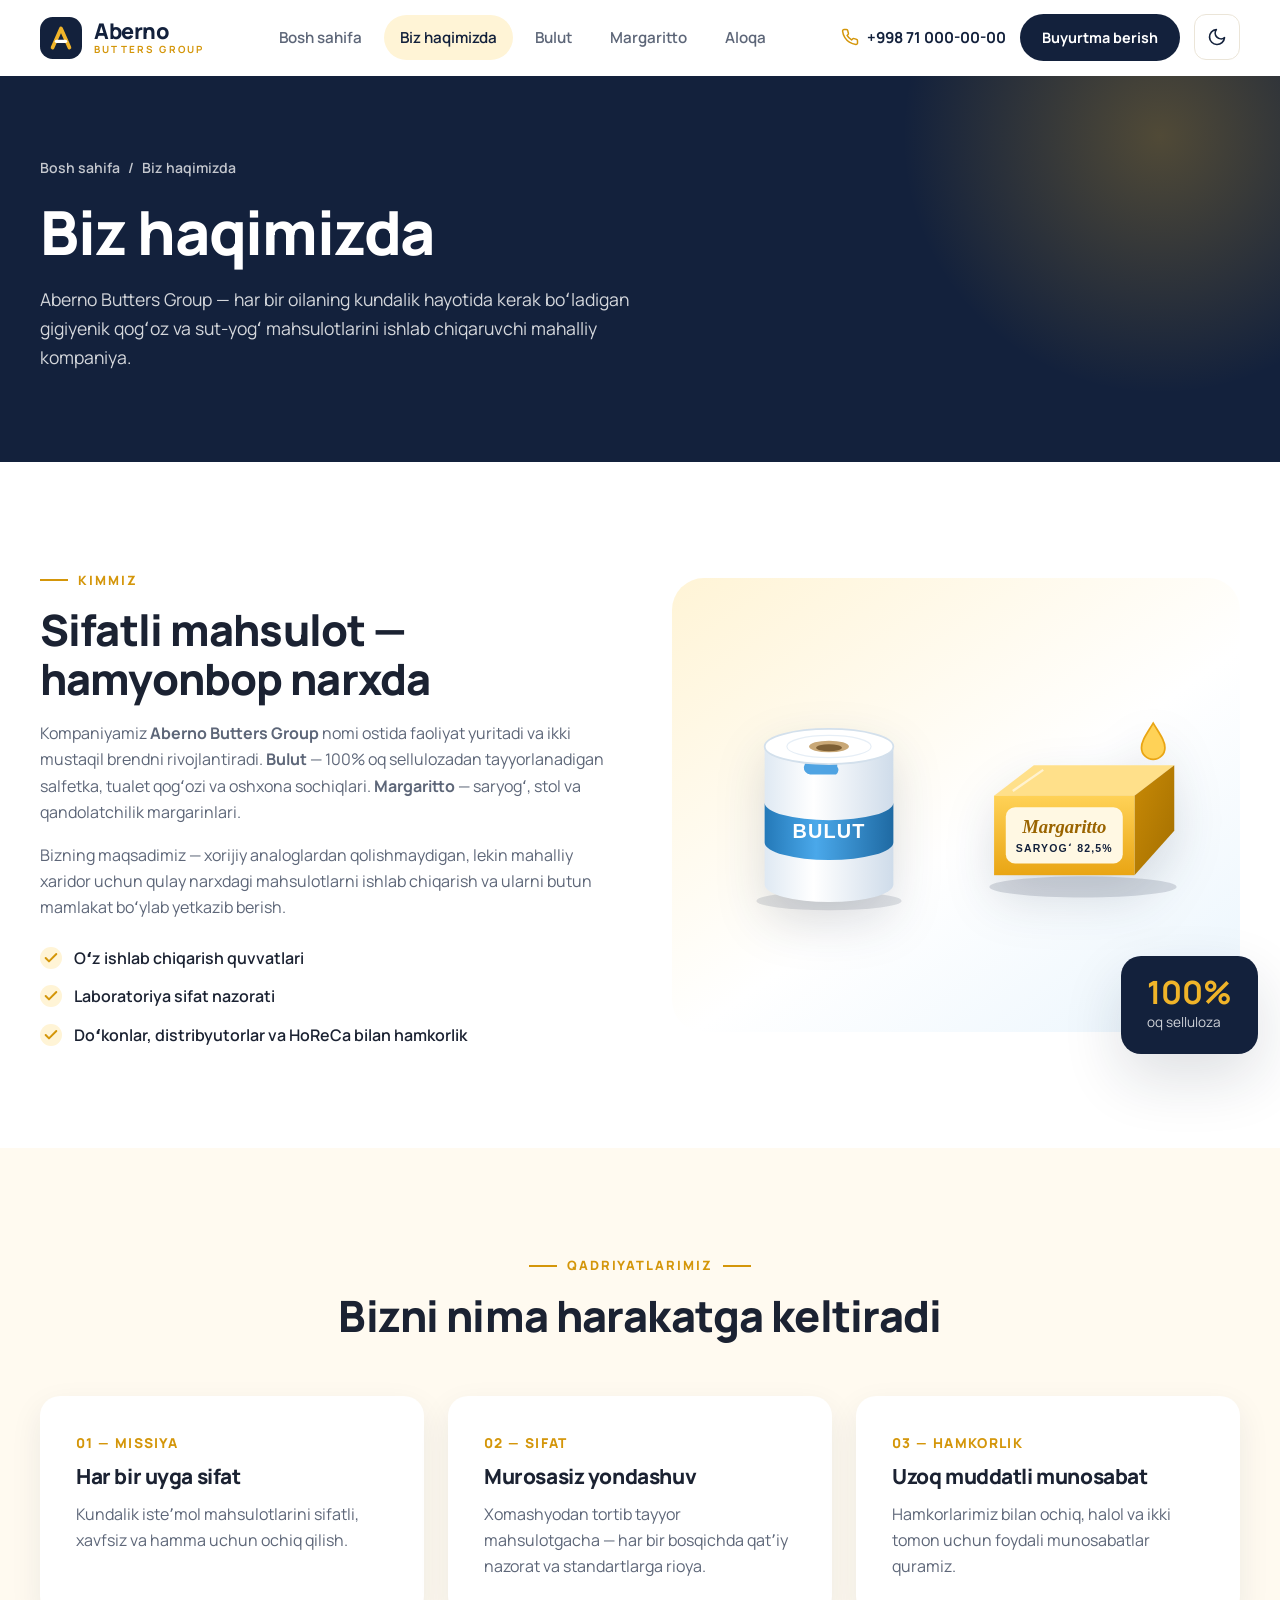
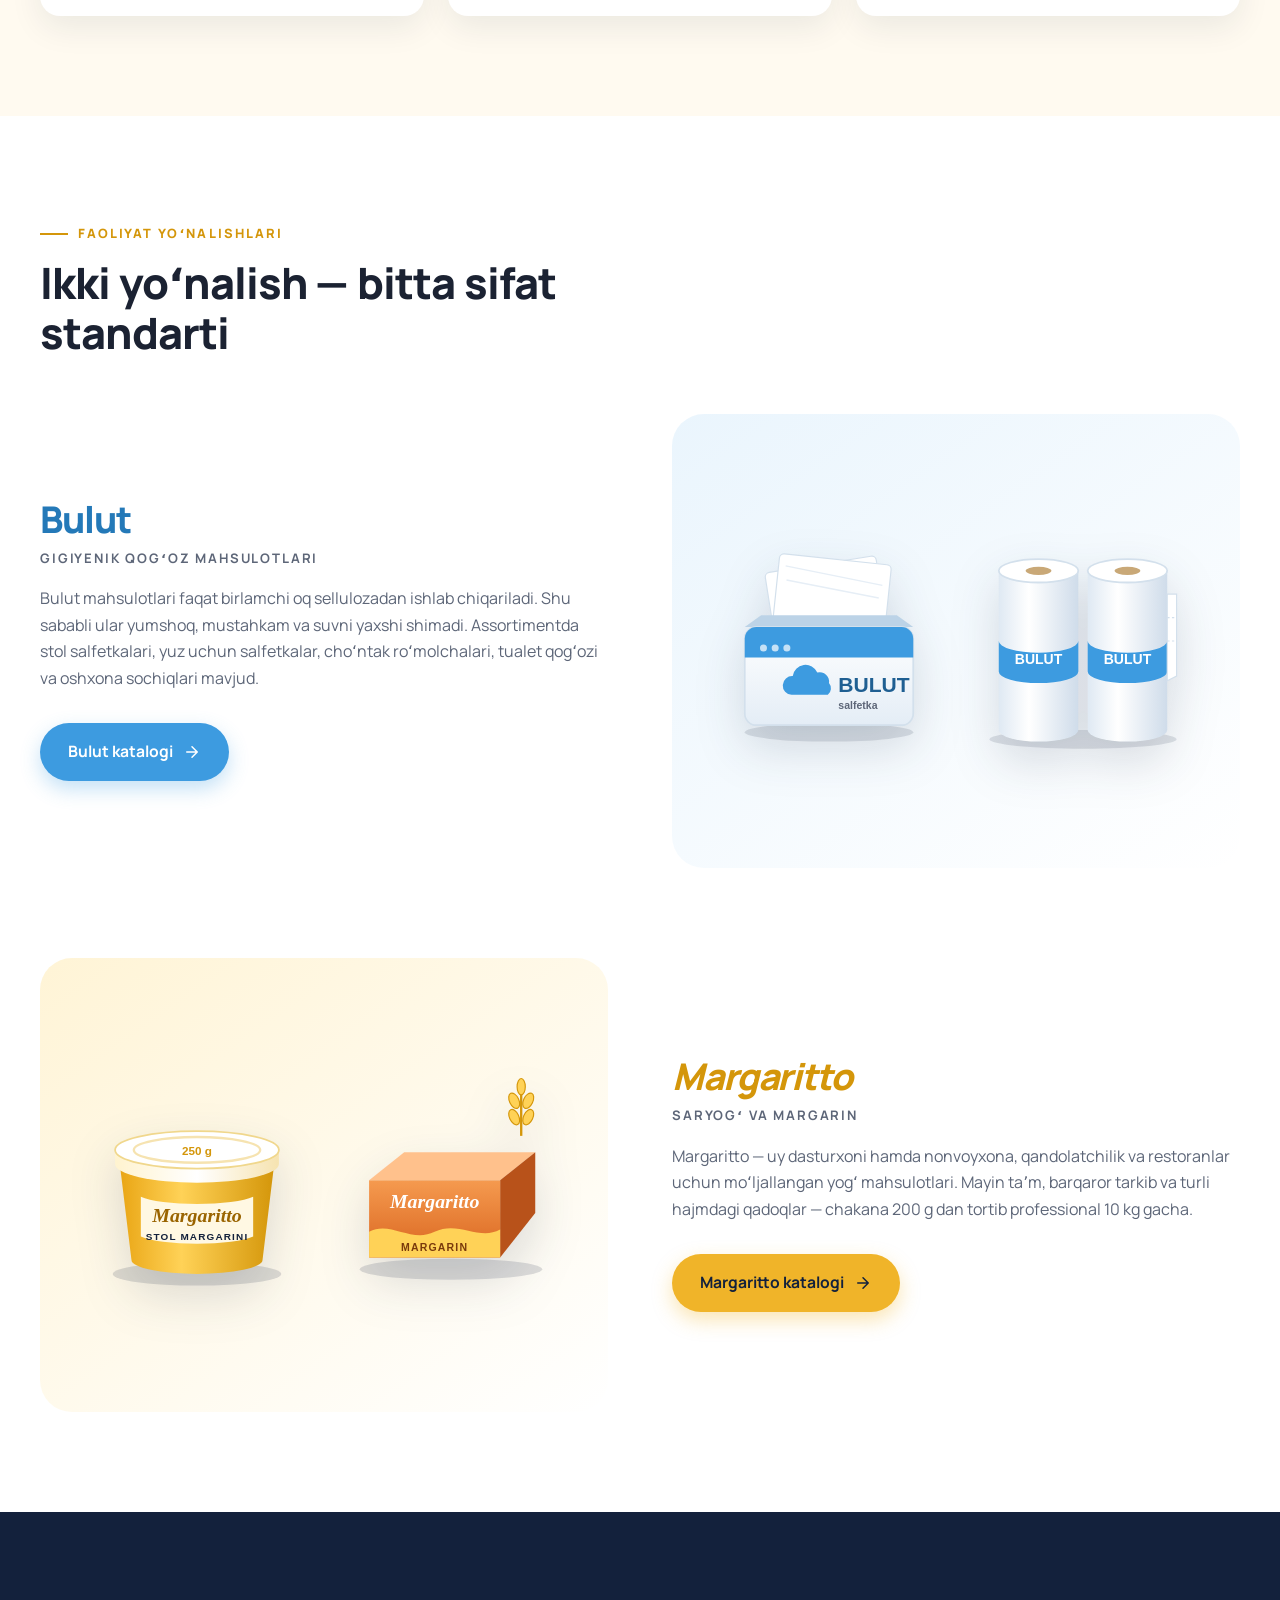
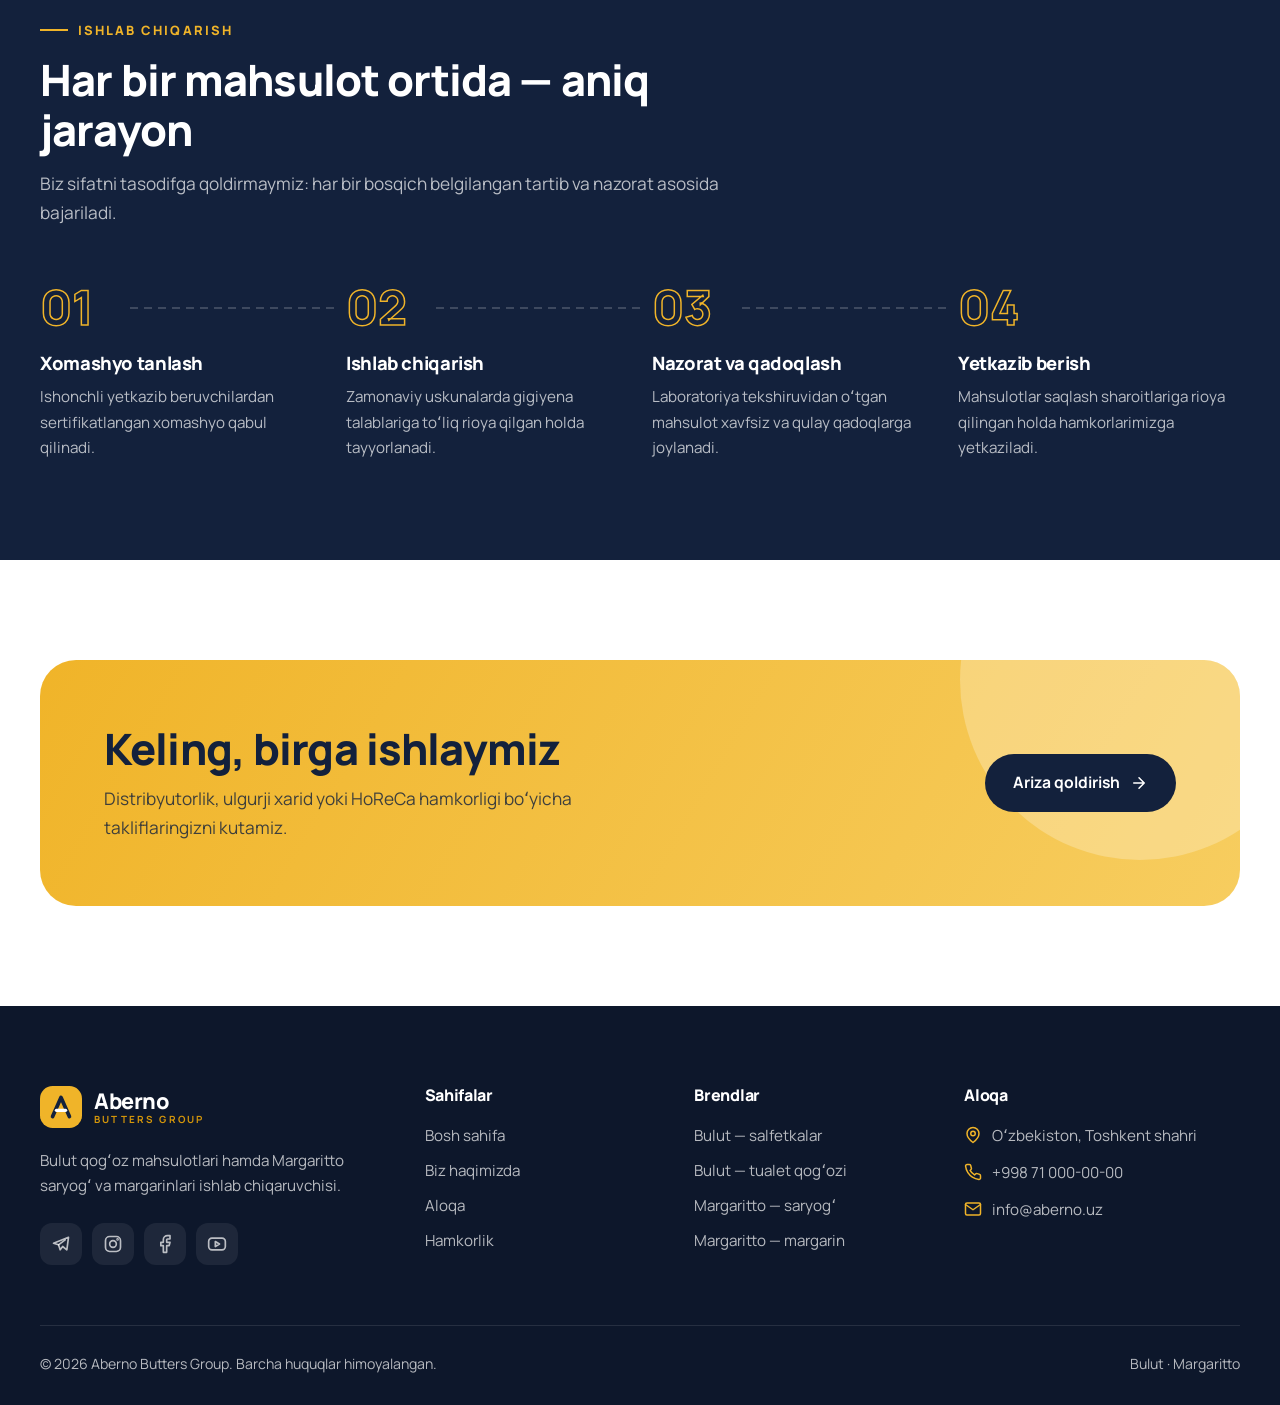
==== commit b45b38ee: "Yorugʻ/qorongʻu rejim almashtirgichi qoʻshildi" ====
--- a/about.html
+++ b/about.html
@@ -9,6 +9,14 @@
   <link rel="preconnect" href="https://fonts.googleapis.com">
   <link rel="preconnect" href="https://fonts.gstatic.com" crossorigin>
   <link href="https://fonts.googleapis.com/css2?family=Manrope:wght@400;500;600;700;800&display=swap" rel="stylesheet">
+  <script>
+    (function () {
+      var t = null;
+      try { t = localStorage.getItem('theme'); } catch (e) {}
+      if (t !== 'light' && t !== 'dark') t = window.matchMedia('(prefers-color-scheme: dark)').matches ? 'dark' : 'light';
+      document.documentElement.setAttribute('data-theme', t);
+    })();
+  </script>
   <link rel="stylesheet" href="css/style.css">
 </head>
 <body>
@@ -34,6 +42,10 @@
           +998 71 000-00-00
         </a>
         <a href="contact.html#form" class="btn btn--navy btn--sm">Buyurtma berish</a>
+        <button class="theme-toggle" type="button" aria-label="Qorongʻu rejimga oʻtish" aria-pressed="false" title="Qorongʻu rejimga oʻtish">
+          <svg class="icon icon-moon" viewBox="0 0 24 24"><path d="M21 12.79A9 9 0 1 1 11.21 3 7 7 0 0 0 21 12.79z"/></svg>
+          <svg class="icon icon-sun" viewBox="0 0 24 24"><circle cx="12" cy="12" r="4"/><path d="M12 2v2M12 20v2M4.93 4.93l1.41 1.41M17.66 17.66l1.41 1.41M2 12h2M20 12h2M6.34 17.66l-1.41 1.41M19.07 4.93l-1.41 1.41"/></svg>
+        </button>
         <button class="burger" type="button" aria-label="Menyuni ochish" aria-expanded="false"><span></span><span></span><span></span></button>
       </div>
     </div>
@@ -118,7 +130,7 @@
             </a>
           </div>
           <div class="split__visual">
-            <div class="visual-card" style="background: linear-gradient(145deg, var(--sky-l), #fff)">
+            <div class="visual-card" style="background: linear-gradient(145deg, var(--sky-l), var(--surface))">
               <img src="img/napkin.svg" alt="Bulut salfetkasi">
               <img src="img/towel.svg" alt="Bulut oshxona sochigʻi">
             </div>
@@ -127,7 +139,7 @@
 
         <div class="split split--reverse reveal" style="margin-top: 90px">
           <div class="split__visual">
-            <div class="visual-card" style="background: linear-gradient(145deg, var(--butter), #fff)">
+            <div class="visual-card" style="background: linear-gradient(145deg, var(--butter), var(--surface))">
               <img src="img/tub.svg" alt="Margaritto stol margarini">
               <img src="img/margarine.svg" alt="Margaritto margarini">
             </div>
--- a/css/style.css
+++ b/css/style.css
@@ -18,13 +18,53 @@
   --muted: #5d6678;
   --line: #ebe5d8;
 
+  --surface: #ffffff;
+  --heading: #13213c;
+  --header-bg: rgba(255, 255, 255, .92);
+  --btn-navy: #13213c;
+  --footer-bg: #0d172b;
+  --success-bg: #e7f7ee;
+  --success-ink: #17703d;
+
   --radius: 20px;
   --radius-sm: 12px;
   --shadow: 0 12px 32px rgba(19, 33, 60, .08);
   --shadow-lg: 0 24px 60px rgba(19, 33, 60, .14);
   --max: 1200px;
   --header-h: 76px;
-}
+  color-scheme: light;
+}
+
+/* ---------- Qorongʻu rejim ---------- */
+:root[data-theme="dark"] {
+  --gold-d: #f5c24a;
+  --butter: rgba(240, 180, 41, .14);
+  --sky-d: #6bb8ef;
+  --sky-l: rgba(61, 155, 224, .16);
+  --cream: #111b2e;
+  --bg: #0b1322;
+  --surface: #16213a;
+  --ink: #e4e8f1;
+  --muted: #9aa5ba;
+  --line: #26334f;
+  --heading: #f4f6fb;
+  --header-bg: rgba(11, 19, 34, .88);
+  --btn-navy: #263b63;
+  --footer-bg: #070d18;
+  --success-bg: rgba(31, 157, 85, .16);
+  --success-ink: #6fdc9d;
+  --shadow: 0 12px 32px rgba(0, 0, 0, .35);
+  --shadow-lg: 0 24px 60px rgba(0, 0, 0, .5);
+  color-scheme: dark;
+}
+:root[data-theme="dark"] .brand-card--bulut,
+:root[data-theme="dark"] .brand-card--margaritto { border-color: var(--line); }
+:root[data-theme="dark"] .section--navy { background: #101c33; }
+:root[data-theme="dark"] .btn--navy:hover { background: #30497a; }
+:root[data-theme="dark"] .page-hero--margaritto .btn--navy,
+:root[data-theme="dark"] .cta .btn--navy { background: var(--navy); }
+:root[data-theme="dark"] .product-card__img img,
+:root[data-theme="dark"] .visual-card img { filter: drop-shadow(0 16px 20px rgba(0, 0, 0, .35)); }
 
 *,
 *::before,
@@ -40,6 +80,7 @@
   font-size: 16px;
   -webkit-font-smoothing: antialiased;
   overflow-x: hidden;
+  transition: background-color .3s, color .3s;
 }
 
 img, svg { max-width: 100%; display: block; }
@@ -78,7 +119,7 @@
 
 .btn--gold { background: var(--gold); color: var(--navy); box-shadow: 0 8px 20px rgba(240, 180, 41, .35); }
 .btn--gold:hover { background: #f5c24a; }
-.btn--navy { background: var(--navy); color: #fff; }
+.btn--navy { background: var(--btn-navy); color: #fff; }
 .btn--navy:hover { background: var(--navy-2); }
 .btn--sky { background: var(--sky); color: #fff; box-shadow: 0 8px 20px rgba(61, 155, 224, .3); }
 .btn--sky:hover { background: var(--sky-d); }
@@ -92,7 +133,7 @@
 .site-header {
   position: sticky; top: 0; z-index: 100;
   height: var(--header-h);
-  background: rgba(255, 255, 255, .92);
+  background: var(--header-bg);
   backdrop-filter: saturate(180%) blur(12px);
   -webkit-backdrop-filter: saturate(180%) blur(12px);
   border-bottom: 1px solid transparent;
@@ -104,7 +145,7 @@
 .logo { display: flex; align-items: center; gap: 12px; }
 .logo svg { width: 42px; height: 42px; }
 .logo__text { display: flex; flex-direction: column; line-height: 1; }
-.logo__name { font-weight: 800; font-size: 1.35rem; letter-spacing: -.02em; color: var(--navy); }
+.logo__name { font-weight: 800; font-size: 1.35rem; letter-spacing: -.02em; color: var(--heading); }
 .logo__sub { font-size: .62rem; font-weight: 700; letter-spacing: .22em; color: var(--gold-d); margin-top: 4px; }
 
 .nav { display: flex; align-items: center; gap: 6px; }
@@ -116,24 +157,39 @@
   border-radius: 999px;
   transition: color .2s, background .2s;
 }
-.nav__link:hover { color: var(--navy); background: var(--cream); }
-.nav__link.is-active { color: var(--navy); background: var(--butter); }
+.nav__link:hover { color: var(--heading); background: var(--cream); }
+.nav__link.is-active { color: var(--heading); background: var(--butter); }
 .nav__cta { display: none; }
 
 .header-actions { display: flex; align-items: center; gap: 14px; }
-.header-phone { display: flex; align-items: center; gap: 8px; font-weight: 700; font-size: .95rem; color: var(--navy); }
+.header-phone { display: flex; align-items: center; gap: 8px; font-weight: 700; font-size: .95rem; color: var(--heading); }
 .header-phone .icon { width: 18px; height: 18px; color: var(--gold-d); }
+
+.theme-toggle {
+  width: 46px; height: 46px;
+  border: 1px solid var(--line); border-radius: 12px;
+  background: var(--surface); color: var(--heading);
+  display: grid; place-items: center;
+  cursor: pointer;
+  transition: border-color .2s, color .2s, transform .2s;
+}
+.theme-toggle:hover { border-color: var(--gold); color: var(--gold-d); }
+.theme-toggle:active { transform: scale(.94); }
+.theme-toggle .icon { width: 20px; height: 20px; }
+.theme-toggle .icon-sun { display: none; }
+:root[data-theme="dark"] .theme-toggle .icon-sun { display: block; }
+:root[data-theme="dark"] .theme-toggle .icon-moon { display: none; }
 
 .burger {
   display: none;
   width: 46px; height: 46px;
   border: 1px solid var(--line); border-radius: 12px;
-  background: #fff; cursor: pointer;
+  background: var(--surface); cursor: pointer;
   position: relative;
 }
 .burger span {
   position: absolute; left: 12px; right: 12px; height: 2px;
-  background: var(--navy); border-radius: 2px;
+  background: var(--heading); border-radius: 2px;
   transition: transform .3s, opacity .3s, top .3s;
 }
 .burger span:nth-child(1) { top: 15px; }
@@ -182,7 +238,7 @@
 }
 .hero__item {
   position: absolute;
-  background: #fff;
+  background: var(--surface);
   border-radius: 28px;
   box-shadow: var(--shadow-lg);
   padding: 14px;
@@ -191,10 +247,10 @@
 .hero__item img { width: 100%; height: 100%; }
 .hero__item--1 { width: 46%; left: 4%; top: 12%; background: var(--sky-l); }
 .hero__item--2 { width: 44%; right: 4%; top: 4%; background: var(--butter); animation-delay: -2s; }
-.hero__item--3 { width: 40%; right: 12%; bottom: 6%; background: #fff; animation-delay: -4s; }
+.hero__item--3 { width: 40%; right: 12%; bottom: 6%; background: var(--surface); animation-delay: -4s; }
 .hero__tag {
   position: absolute; left: 6%; bottom: 14%;
-  background: #fff; color: var(--navy);
+  background: var(--surface); color: var(--heading);
   border-radius: 16px; padding: 14px 18px;
   box-shadow: var(--shadow-lg);
   display: flex; align-items: center; gap: 12px;
@@ -270,7 +326,7 @@
 .visual-card {
   position: relative;
   border-radius: 32px;
-  background: linear-gradient(145deg, var(--butter), #fff 55%, var(--sky-l));
+  background: linear-gradient(145deg, var(--butter), var(--surface) 55%, var(--sky-l));
   aspect-ratio: 5 / 4;
   display: grid; grid-template-columns: 1fr 1fr; gap: 20px;
   padding: 40px;
@@ -298,15 +354,15 @@
   transition: transform .35s, box-shadow .35s;
 }
 .brand-card:hover { transform: translateY(-6px); box-shadow: var(--shadow-lg); }
-.brand-card--bulut { background: linear-gradient(160deg, var(--sky-l), #fff 70%); border: 1px solid #d6eaf9; }
-.brand-card--margaritto { background: linear-gradient(160deg, var(--butter), #fff 70%); border: 1px solid #f6e3b0; }
+.brand-card--bulut { background: linear-gradient(160deg, var(--sky-l), var(--surface) 70%); border: 1px solid #d6eaf9; }
+.brand-card--margaritto { background: linear-gradient(160deg, var(--butter), var(--surface) 70%); border: 1px solid #f6e3b0; }
 .brand-card__logo { font-size: 2.3rem; font-weight: 800; letter-spacing: -.03em; line-height: 1; }
 .brand-card--bulut .brand-card__logo { color: var(--sky-d); }
 .brand-card--margaritto .brand-card__logo { color: var(--gold-d); font-style: italic; }
 .brand-card__cat { font-size: .82rem; font-weight: 700; text-transform: uppercase; letter-spacing: .14em; color: var(--muted); margin-top: 10px; }
 .brand-card p { color: var(--muted); margin: 18px 0 22px; max-width: 380px; }
 .brand-card__tags { display: flex; flex-wrap: wrap; gap: 8px; }
-.brand-card__tags span { background: #fff; border: 1px solid var(--line); border-radius: 999px; padding: 6px 14px; font-size: .85rem; font-weight: 600; }
+.brand-card__tags span { background: var(--surface); border: 1px solid var(--line); border-radius: 999px; padding: 6px 14px; font-size: .85rem; font-weight: 600; }
 .brand-card__imgs { display: flex; align-items: flex-end; gap: 10px; margin-top: auto; padding-top: 30px; }
 .brand-card__imgs img { width: 34%; filter: drop-shadow(0 16px 20px rgba(19, 33, 60, .14)); transition: transform .4s; }
 .brand-card:hover .brand-card__imgs img:nth-child(1) { transform: translateY(-6px) rotate(-3deg); }
@@ -325,7 +381,7 @@
 .feature {
   padding: 32px 28px;
   border-radius: var(--radius);
-  background: #fff;
+  background: var(--surface);
   border: 1px solid var(--line);
   transition: transform .3s, box-shadow .3s, border-color .3s;
 }
@@ -383,7 +439,7 @@
 
 /* ---------- Qadriyatlar / timeline ---------- */
 .values { display: grid; grid-template-columns: repeat(3, 1fr); gap: 24px; }
-.value { padding: 36px; border-radius: var(--radius); background: #fff; box-shadow: var(--shadow); }
+.value { padding: 36px; border-radius: var(--radius); background: var(--surface); box-shadow: var(--shadow); }
 .value__num { font-size: .85rem; font-weight: 800; color: var(--gold-d); letter-spacing: .1em; }
 .value h3 { margin: 10px 0 12px; }
 .value p { color: var(--muted); }
@@ -397,7 +453,7 @@
   width: 14px; height: 14px; border-radius: 50%;
   background: var(--gold); box-shadow: 0 0 0 5px var(--butter);
 }
-.timeline__year { font-weight: 800; font-size: 1.2rem; color: var(--navy); }
+.timeline__year { font-weight: 800; font-size: 1.2rem; color: var(--heading); }
 .timeline__body h3 { font-size: 1.15rem; margin-bottom: 8px; }
 .timeline__body p { color: var(--muted); }
 
@@ -407,21 +463,21 @@
   padding: 10px 20px;
   border-radius: 999px;
   border: 1px solid var(--line);
-  background: #fff;
+  background: var(--surface);
   font-weight: 700; font-size: .92rem;
   color: var(--muted);
   cursor: pointer;
   transition: all .2s;
 }
-.chip:hover { border-color: var(--navy); color: var(--navy); }
-.chip.is-active { background: var(--navy); border-color: var(--navy); color: #fff; }
+.chip:hover { border-color: var(--heading); color: var(--heading); }
+.chip.is-active { background: var(--heading); border-color: var(--heading); color: var(--bg); }
 .chip span { opacity: .6; margin-left: 4px; font-weight: 600; }
 
 .product-grid { display: grid; grid-template-columns: repeat(3, 1fr); gap: 28px; }
 .product-card {
   display: flex; flex-direction: column;
   border-radius: 24px;
-  background: #fff;
+  background: var(--surface);
   border: 1px solid var(--line);
   overflow: hidden;
   transition: transform .3s, box-shadow .3s, opacity .3s;
@@ -440,7 +496,7 @@
 .theme-margaritto .product-card__img { background: var(--butter); }
 .product-card__badge {
   position: absolute; left: 16px; top: 16px;
-  background: #fff; color: var(--navy);
+  background: var(--surface); color: var(--heading);
   font-size: .75rem; font-weight: 800; letter-spacing: .06em; text-transform: uppercase;
   padding: 6px 12px; border-radius: 999px;
 }
@@ -457,17 +513,17 @@
 .contact-card {
   display: flex; gap: 18px; align-items: flex-start;
   padding: 24px; border-radius: var(--radius);
-  background: #fff; border: 1px solid var(--line);
+  background: var(--surface); border: 1px solid var(--line);
 }
 .contact-card__icon { width: 50px; height: 50px; border-radius: 14px; display: grid; place-items: center; background: var(--butter); color: var(--gold-d); flex-shrink: 0; }
 .contact-card h3 { font-size: 1rem; margin-bottom: 4px; }
 .contact-card p, .contact-card a { color: var(--muted); display: block; }
-.contact-card a:hover { color: var(--navy); }
+.contact-card a:hover { color: var(--heading); }
 
 .form {
   padding: 44px;
   border-radius: 28px;
-  background: #fff;
+  background: var(--surface);
   box-shadow: var(--shadow-lg);
 }
 .form h2 { font-size: 1.8rem; }
@@ -485,7 +541,7 @@
   transition: border-color .2s, background .2s, box-shadow .2s;
 }
 .field textarea { resize: vertical; min-height: 130px; }
-.field input:focus, .field textarea:focus, .field select:focus { border-color: var(--gold); background: #fff; box-shadow: 0 0 0 4px rgba(240, 180, 41, .18); }
+.field input:focus, .field textarea:focus, .field select:focus { border-color: var(--gold); background: var(--surface); box-shadow: 0 0 0 4px rgba(240, 180, 41, .18); }
 .field.has-error input, .field.has-error textarea, .field.has-error select { border-color: #d64545; }
 .field__error { font-size: .82rem; color: #d64545; display: none; }
 .field.has-error .field__error { display: block; }
@@ -494,7 +550,7 @@
   display: none;
   margin-top: 18px; padding: 16px 18px;
   border-radius: 12px;
-  background: #e7f7ee; color: #17703d;
+  background: var(--success-bg); color: var(--success-ink);
   font-weight: 600;
 }
 .form__success.is-visible { display: block; }
@@ -518,7 +574,7 @@
 
 /* ---------- FAQ ---------- */
 .faq { max-width: 820px; margin-inline: auto; display: grid; gap: 14px; }
-.faq__item { border: 1px solid var(--line); border-radius: 16px; background: #fff; overflow: hidden; }
+.faq__item { border: 1px solid var(--line); border-radius: 16px; background: var(--surface); overflow: hidden; }
 .faq__q {
   width: 100%;
   display: flex; justify-content: space-between; align-items: center; gap: 16px;
@@ -532,7 +588,7 @@
 .faq__a p { padding: 0 24px 22px; color: var(--muted); }
 
 /* ---------- Footer ---------- */
-.site-footer { background: #0d172b; color: rgba(255, 255, 255, .7); padding: 80px 0 30px; }
+.site-footer { background: var(--footer-bg); color: rgba(255, 255, 255, .7); padding: 80px 0 30px; }
 .footer-grid { display: grid; grid-template-columns: 1.5fr 1fr 1fr 1.2fr; gap: 40px; }
 .site-footer .logo__name { color: #fff; }
 .footer-about { margin-top: 20px; max-width: 320px; font-size: .95rem; }
@@ -601,7 +657,7 @@
     position: fixed; top: var(--header-h); left: 0; right: 0;
     flex-direction: column; align-items: stretch; gap: 4px;
     padding: 16px;
-    background: #fff;
+    background: var(--surface);
     border-bottom: 1px solid var(--line);
     box-shadow: 0 20px 40px rgba(19, 33, 60, .12);
     transform: translateY(-12px); opacity: 0; visibility: hidden;
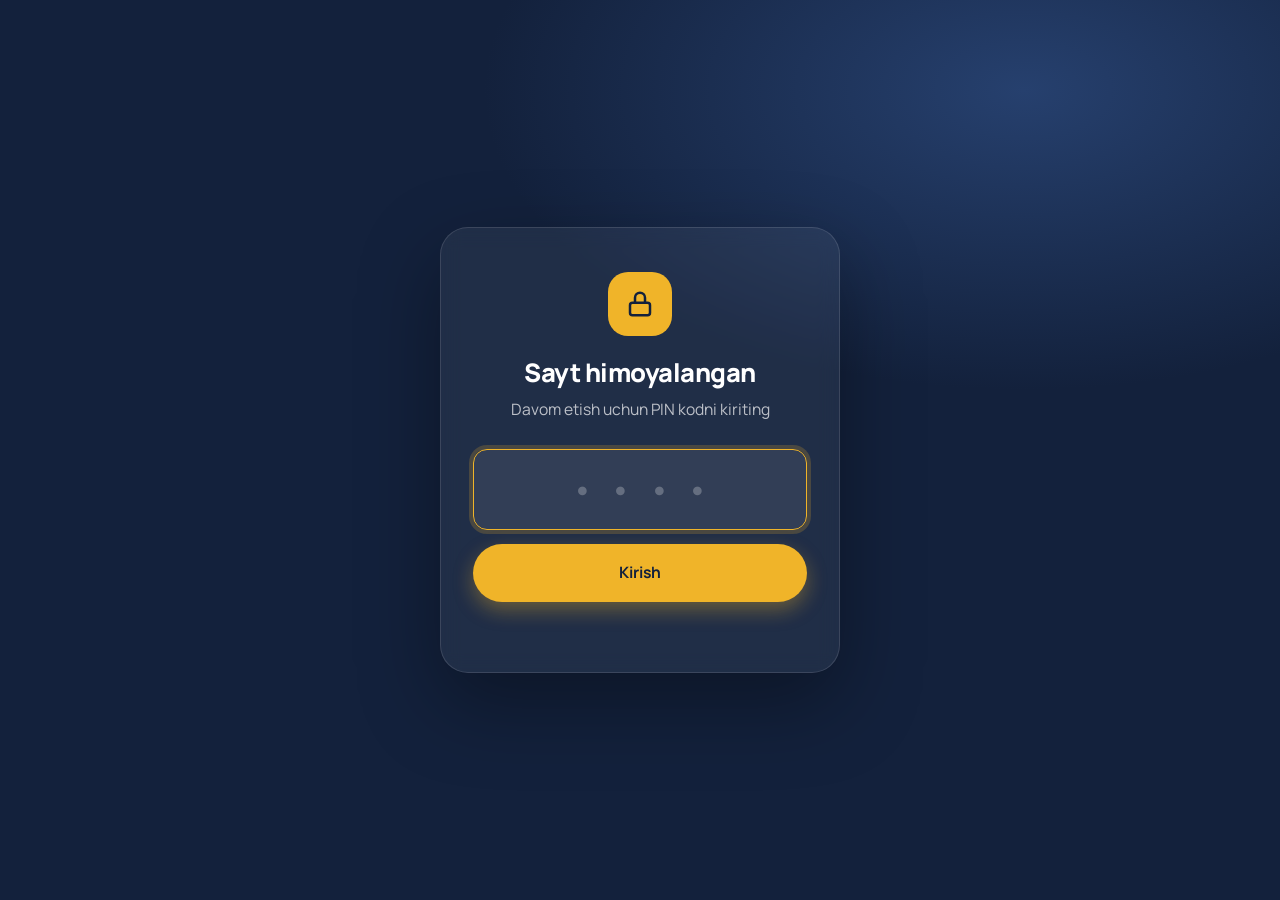
==== commit ae2ba617: "Saytga PIN kodli qulf qoʻshildi" ====
--- a/about.html
+++ b/about.html
@@ -5,6 +5,7 @@
   <meta name="viewport" content="width=device-width, initial-scale=1.0">
   <title>Biz haqimizda — Aberno Butters Group</title>
   <meta name="description" content="Aberno Butters Group haqida: missiya, qadriyatlar va ishlab chiqarish yoʻnalishlari — Bulut qogʻoz mahsulotlari va Margaritto saryogʻ hamda margarinlari.">
+  <meta name="robots" content="noindex, nofollow">
   <link rel="icon" href="img/favicon.svg" type="image/svg+xml">
   <link rel="preconnect" href="https://fonts.googleapis.com">
   <link rel="preconnect" href="https://fonts.gstatic.com" crossorigin>
@@ -15,9 +16,12 @@
       try { t = localStorage.getItem('theme'); } catch (e) {}
       if (t !== 'light' && t !== 'dark') t = window.matchMedia('(prefers-color-scheme: dark)').matches ? 'dark' : 'light';
       document.documentElement.setAttribute('data-theme', t);
+      var u = null;
+      try { u = sessionStorage.getItem('aberno-unlocked'); } catch (e) {}
+      if (u !== '1') document.documentElement.classList.add('is-locked');
     })();
   </script>
-  <link rel="stylesheet" href="css/style.css">
+  <link rel="stylesheet" href="css/style.css?v=3">
 </head>
 <body>
 
@@ -258,6 +262,6 @@
     <svg class="icon" viewBox="0 0 24 24"><path d="M12 19V5M5 12l7-7 7 7"/></svg>
   </button>
 
-  <script src="js/main.js"></script>
+  <script src="js/main.js?v=3"></script>
 </body>
 </html>
--- a/css/style.css
+++ b/css/style.css
@@ -627,6 +627,62 @@
 .to-top.is-visible { opacity: 1; visibility: visible; transform: none; }
 .to-top:hover { background: var(--gold); color: var(--navy); }
 
+/* ---------- PIN qulf ---------- */
+html.is-locked body > :not(.pin-gate) { display: none !important; }
+html.is-locked body { overflow: hidden; }
+
+.pin-gate {
+  position: fixed; inset: 0; z-index: 1000;
+  display: grid; place-items: center;
+  padding: 16px;
+  background: radial-gradient(900px 500px at 80% 10%, #26406e 0%, transparent 60%), var(--navy);
+  color: #fff;
+}
+.pin-gate__card {
+  width: min(400px, 100%);
+  text-align: center;
+  padding: 44px 32px 36px;
+  border-radius: 28px;
+  background: rgba(255, 255, 255, .06);
+  border: 1px solid rgba(255, 255, 255, .12);
+  box-shadow: 0 30px 80px rgba(0, 0, 0, .35);
+  -webkit-backdrop-filter: blur(10px);
+  backdrop-filter: blur(10px);
+}
+.pin-gate__lock {
+  width: 64px; height: 64px; margin: 0 auto 22px;
+  border-radius: 20px;
+  display: grid; place-items: center;
+  background: var(--gold); color: var(--navy);
+}
+.pin-gate__lock .icon { width: 30px; height: 30px; }
+.pin-gate h1 { font-size: 1.6rem; }
+.pin-gate p { margin: 10px 0 26px; color: rgba(255, 255, 255, .7); font-size: .98rem; }
+.pin-gate__input {
+  width: 100%;
+  padding: 16px;
+  border-radius: 14px;
+  border: 1.5px solid rgba(255, 255, 255, .2);
+  background: rgba(255, 255, 255, .08);
+  color: #fff;
+  font-size: 1.8rem; font-weight: 800;
+  letter-spacing: .6em; text-indent: .6em;
+  text-align: center;
+  outline: none;
+  transition: border-color .2s, box-shadow .2s;
+}
+.pin-gate__input::placeholder { color: rgba(255, 255, 255, .25); }
+.pin-gate__input:focus { border-color: var(--gold); box-shadow: 0 0 0 4px rgba(240, 180, 41, .2); }
+.pin-gate__btn { width: 100%; justify-content: center; margin-top: 14px; }
+.pin-gate__error { min-height: 1.4em; margin-top: 14px; font-size: .9rem; font-weight: 600; color: #ff8a8a; }
+.pin-gate.is-wrong .pin-gate__card { animation: shake .4s; }
+.pin-gate.is-wrong .pin-gate__input { border-color: #ff6b6b; }
+@keyframes shake {
+  0%, 100% { transform: translateX(0); }
+  20%, 60% { transform: translateX(-10px); }
+  40%, 80% { transform: translateX(10px); }
+}
+
 /* ---------- Animatsiya ---------- */
 .reveal { opacity: 0; transform: translateY(28px); transition: opacity .7s ease, transform .7s ease; }
 .reveal.is-visible { opacity: 1; transform: none; }
